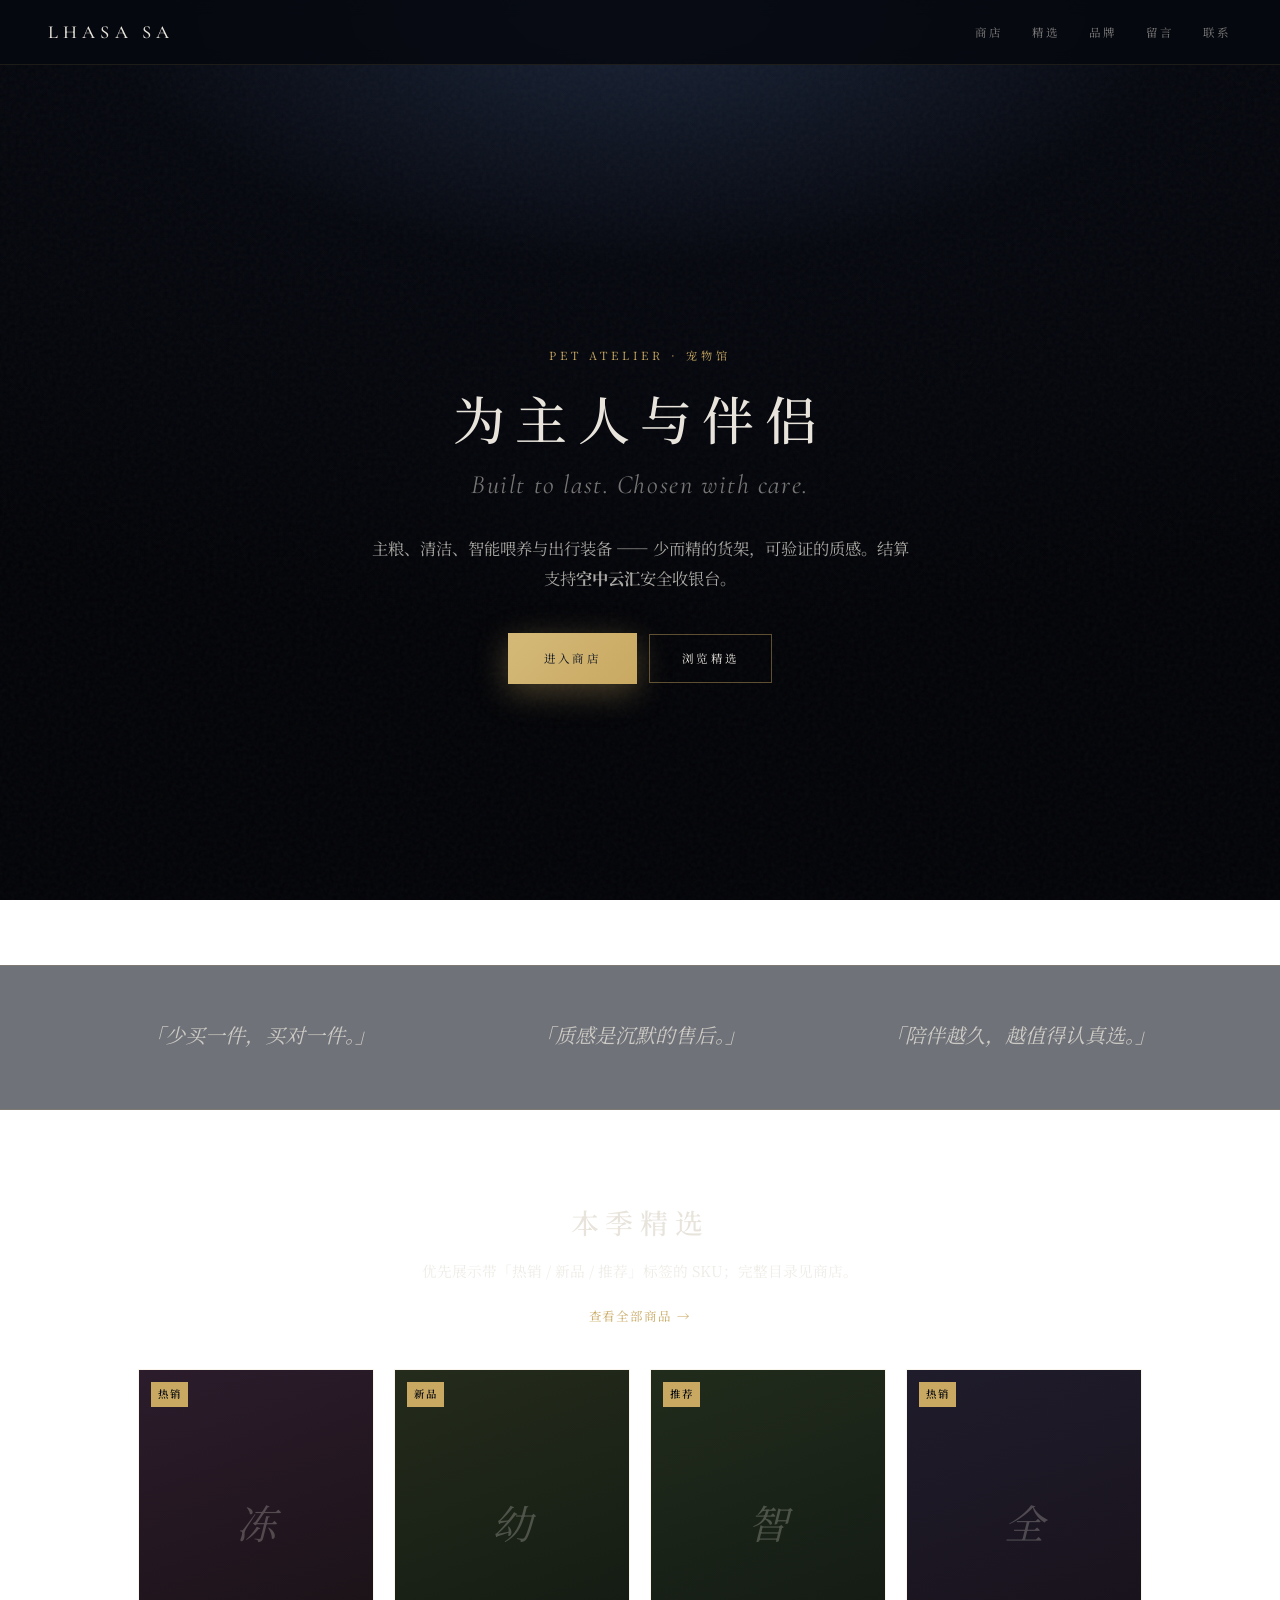
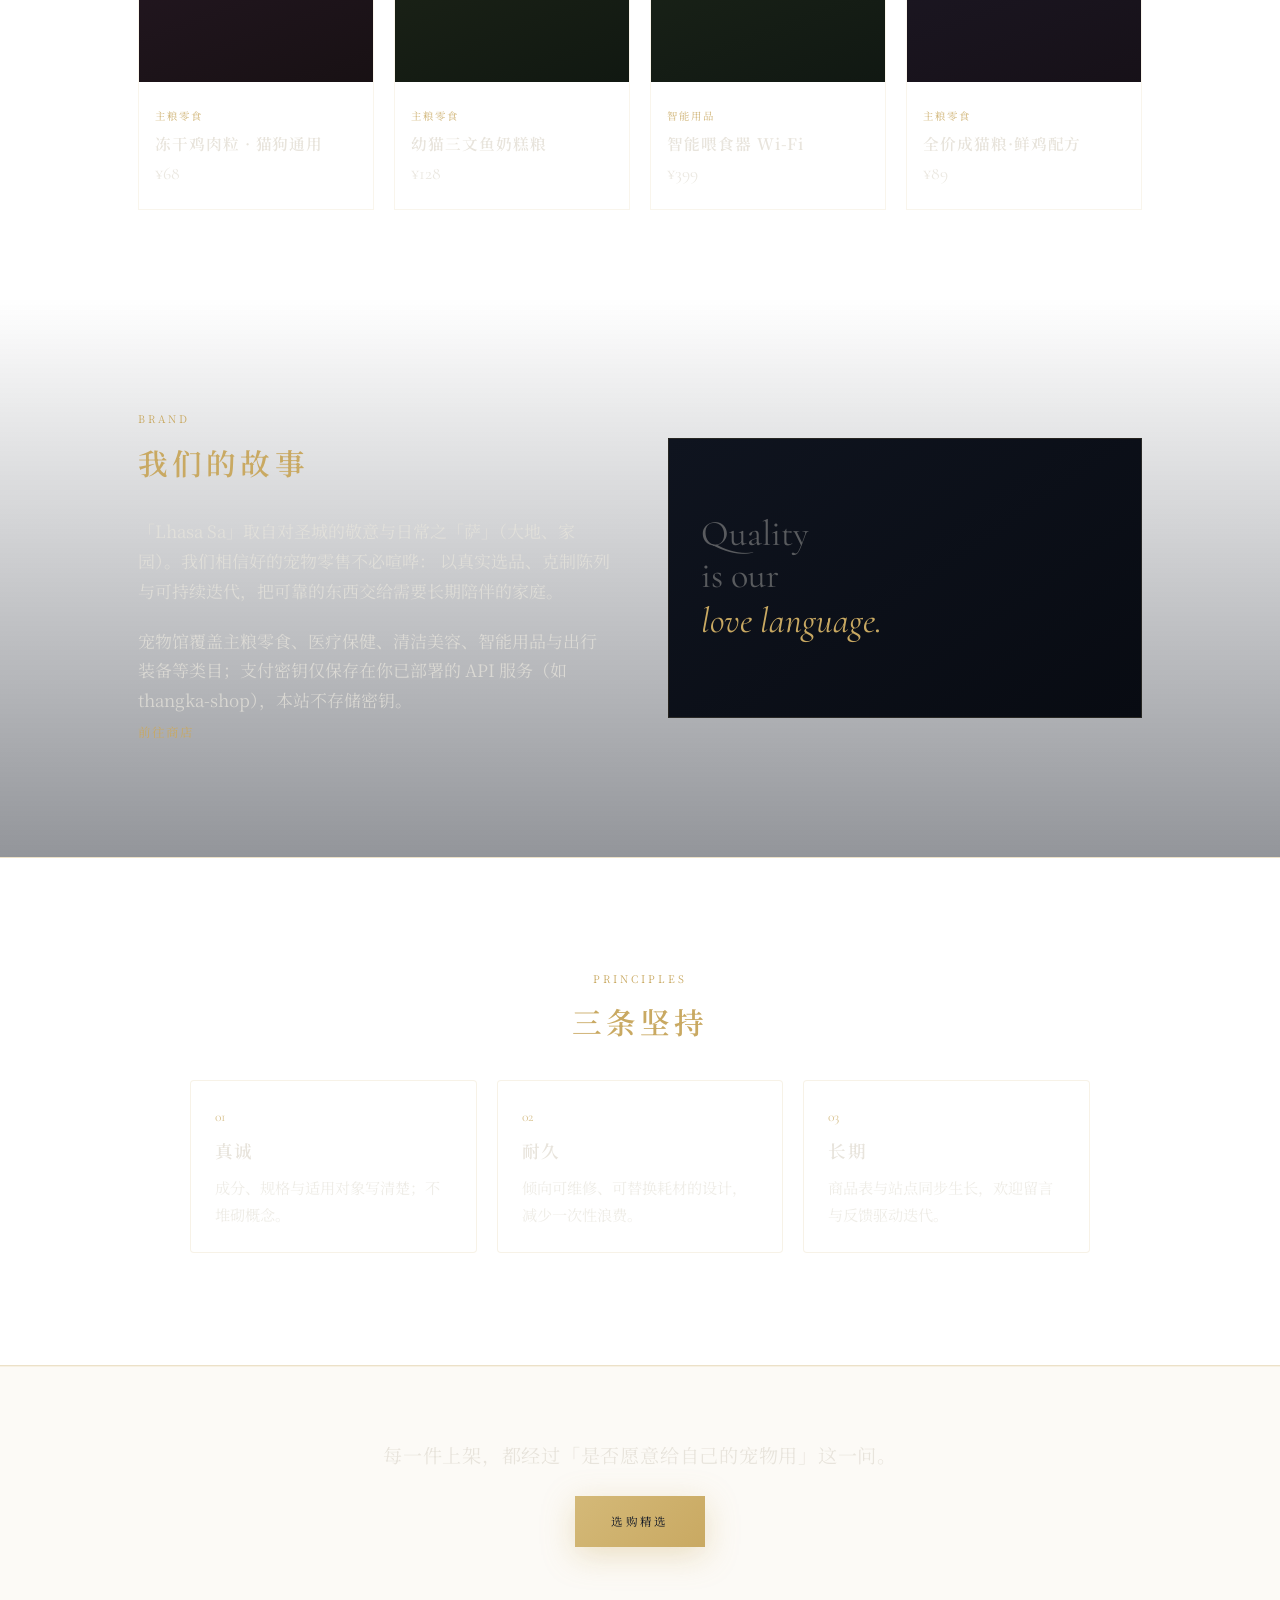
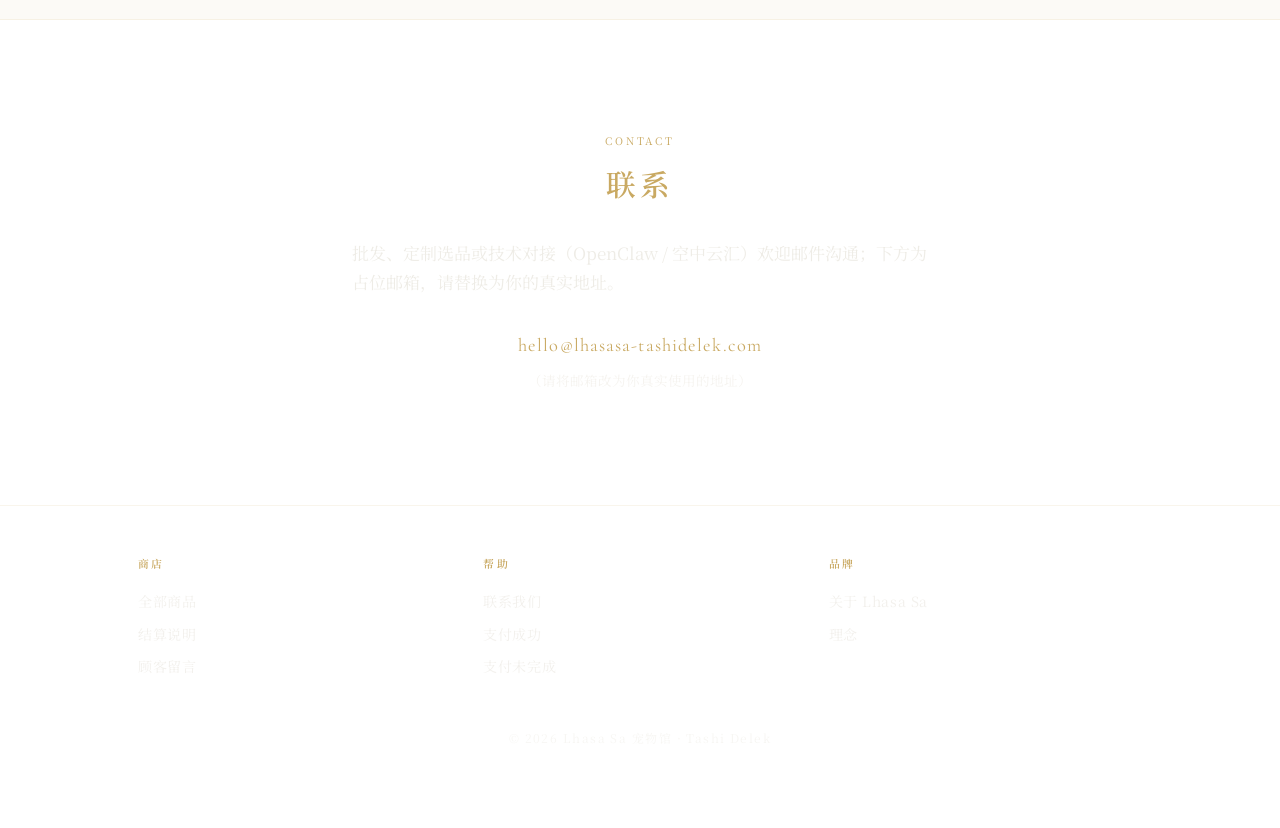
==== index.html @ c8268619 "feat(home): lux landing layout, featured grid from products.json, styles Made-with: Cursor" ====
<!DOCTYPE html>
<html lang="zh-CN">
<head>
  <meta charset="UTF-8" />
  <meta name="viewport" content="width=device-width, initial-scale=1" />
  <meta name="description" content="Lhasa Sa 宠物馆 — 为主人与伴侣甄选主粮、智能用品与出行装备。长期主义选物，支持空中云汇。" />
  <link rel="canonical" href="https://lhasasa-tashidelek.com/" />
  <meta property="og:type" content="website" />
  <meta property="og:url" content="https://lhasasa-tashidelek.com/" />
  <meta property="og:title" content="Lhasa Sa 宠物馆 · 长期主义选物" />
  <meta property="og:description" content="宠物与主人的精选用品馆 — 质感、耐久与真诚服务。" />
  <meta property="og:locale" content="zh_CN" />
  <meta name="twitter:card" content="summary_large_image" />
  <meta name="twitter:title" content="Lhasa Sa 宠物馆" />
  <meta name="twitter:description" content="宠物与主人的精选用品馆。" />
  <title>Lhasa Sa 宠物馆 · 长期主义选物</title>
  <link rel="preconnect" href="https://fonts.googleapis.com" />
  <link rel="preconnect" href="https://fonts.gstatic.com" crossorigin />
  <link href="https://fonts.googleapis.com/css2?family=Cormorant+Garamond:ital,wght@0,400;0,500;0,600;1,400;1,500&family=Noto+Serif+SC:wght@400;500;600&display=swap" rel="stylesheet" />
  <link rel="stylesheet" href="/css/styles.css" />
  <link rel="icon" href="data:image/svg+xml,%3Csvg xmlns='http://www.w3.org/2000/svg' viewBox='0 0 32 32'%3E%3Crect width='32' height='32' rx='6' fill='%231a2744'/%3E%3Cpath d='M8 20c4-8 12-8 16 0' fill='none' stroke='%23c9a962' stroke-width='2' stroke-linecap='round'/%3E%3C/svg%3E" />
</head>
<body class="page-home">
  <a class="skip-link" href="#top">跳到正文</a>
  <div class="grain" aria-hidden="true"></div>

  <header class="site-header site-header--lux">
    <a class="logo logo--lux" href="#top">Lhasa Sa</a>
    <button type="button" class="nav-toggle" aria-expanded="false" aria-controls="site-nav" aria-label="打开菜单">
      <span></span><span></span><span></span>
    </button>
    <nav id="site-nav" class="site-nav site-nav--lux" aria-label="主导航">
      <a href="/shop/">商店</a>
      <a href="#collection">精选</a>
      <a href="#story">品牌</a>
      <a href="/guestbook.html">留言</a>
      <a href="#contact">联系</a>
    </nav>
  </header>

  <main id="top">
    <section class="hero hero--lux" aria-labelledby="hero-heading">
      <div class="hero--lux-inner">
        <p class="hero-kicker">Pet atelier · 宠物馆</p>
        <h1 id="hero-heading" class="hero-title-lux">
          <span class="hero-title-lux__zh">为主人与伴侣</span>
          <span class="hero-title-lux__en">Built to last. Chosen with care.</span>
        </h1>
        <p class="hero-lead hero-lead--lux">
          主粮、清洁、智能喂养与出行装备 —— 少而精的货架，可验证的质感。结算支持<strong>空中云汇</strong>安全收银台。
        </p>
        <p class="hero-actions hero-actions--lux">
          <a class="btn btn-primary btn--lux" href="/shop/">进入商店</a>
          <a class="btn btn-ghost btn--lux-ghost" href="#collection">浏览精选</a>
        </p>
      </div>
    </section>

    <section class="quote-strip" aria-label="品牌引言">
      <div class="quote-strip-inner">
        <blockquote class="quote-strip-item">
          <p>「少买一件，买对一件。」</p>
        </blockquote>
        <blockquote class="quote-strip-item">
          <p>「质感是沉默的售后。」</p>
        </blockquote>
        <blockquote class="quote-strip-item">
          <p>「陪伴越久，越值得认真选。」</p>
        </blockquote>
      </div>
    </section>

    <section id="collection" class="section section-collection" aria-labelledby="collection-title">
      <div class="section-wide">
        <header class="collection-header">
          <h2 id="collection-title" class="collection-title">本季精选</h2>
          <p class="collection-sub">优先展示带「热销 / 新品 / 推荐」标签的 SKU；完整目录见商店。</p>
          <a class="text-link-gold" href="/shop/">查看全部商品 →</a>
        </header>
        <div id="home-featured" class="home-featured-grid"></div>
        <noscript>
          <p class="home-featured-fallback"><a href="/shop/">进入商店浏览全部商品</a></p>
        </noscript>
      </div>
    </section>

    <section id="story" class="section section-split">
      <div class="section-wide section-split-grid">
        <div class="section-split-text">
          <p class="section-kicker">Brand</p>
          <h2 class="section-title section-title--left">我们的故事</h2>
          <p class="section-text">
            「Lhasa Sa」取自对圣城的敬意与日常之「萨」（大地、家园）。我们相信好的宠物零售不必喧哗：
            以真实选品、克制陈列与可持续迭代，把可靠的东西交给需要长期陪伴的家庭。
          </p>
          <p class="section-text">
            宠物馆覆盖主粮零食、医疗保健、清洁美容、智能用品与出行装备等类目；支付密钥仅保存在你已部署的 API 服务（如 thangka-shop），本站不存储密钥。
          </p>
          <a class="text-link-gold" href="/shop/">前往商店</a>
        </div>
        <div class="section-split-panel" aria-hidden="true">
          <div class="section-split-visual">
            <span class="section-split-visual__line">Quality</span>
            <span class="section-split-visual__line">is our</span>
            <span class="section-split-visual__line accent">love language.</span>
          </div>
        </div>
      </div>
    </section>

    <section id="values" class="section section-values section-values--lux">
      <div class="section-wide">
        <p class="section-kicker section-kicker--center">Principles</p>
        <h2 class="section-title section-title--center">三条坚持</h2>
        <ul class="value-grid value-grid--lux">
          <li class="value-card">
            <span class="value-num">01</span>
            <h3>真诚</h3>
            <p>成分、规格与适用对象写清楚；不堆砌概念。</p>
          </li>
          <li class="value-card">
            <span class="value-num">02</span>
            <h3>耐久</h3>
            <p>倾向可维修、可替换耗材的设计，减少一次性浪费。</p>
          </li>
          <li class="value-card">
            <span class="value-num">03</span>
            <h3>长期</h3>
            <p>商品表与站点同步生长，欢迎留言与反馈驱动迭代。</p>
          </li>
        </ul>
      </div>
    </section>

    <section class="section section-band" aria-hidden="false">
      <div class="section-band-inner">
        <p class="section-band-text">每一件上架，都经过「是否愿意给自己的宠物用」这一问。</p>
        <a class="btn btn-primary btn--lux" href="/shop/">选购精选</a>
      </div>
    </section>

    <section id="contact" class="section section-contact section-contact--lux">
      <div class="section-inner section-inner--narrow">
        <p class="section-kicker section-kicker--center">Contact</p>
        <h2 class="section-title section-title--center">联系</h2>
        <p class="section-text">
          批发、定制选品或技术对接（OpenClaw / 空中云汇）欢迎邮件沟通；下方为占位邮箱，请替换为你的真实地址。
        </p>
        <p class="contact-domain">hello@lhasasa-tashidelek.com</p>
        <p class="section-note">（请将邮箱改为你真实使用的地址）</p>
      </div>
    </section>
  </main>

  <footer class="site-footer site-footer--lux">
    <div class="footer-grid">
      <div class="footer-col">
        <h3 class="footer-heading">商店</h3>
        <ul class="footer-links">
          <li><a href="/shop/">全部商品</a></li>
          <li><a href="/shop/checkout.html">结算说明</a></li>
          <li><a href="/guestbook.html">顾客留言</a></li>
        </ul>
      </div>
      <div class="footer-col">
        <h3 class="footer-heading">帮助</h3>
        <ul class="footer-links">
          <li><a href="#contact">联系我们</a></li>
          <li><a href="/shop/payment-success.html">支付成功</a></li>
          <li><a href="/shop/payment-fail.html">支付未完成</a></li>
        </ul>
      </div>
      <div class="footer-col">
        <h3 class="footer-heading">品牌</h3>
        <ul class="footer-links">
          <li><a href="#story">关于 Lhasa Sa</a></li>
          <li><a href="#values">理念</a></li>
        </ul>
      </div>
    </div>
    <p class="footer-copy">© <span id="y"></span> Lhasa Sa 宠物馆 · Tashi Delek</p>
  </footer>

  <script src="/js/main.js"></script>
  <script src="/js/home-featured.js"></script>
</body>
</html>
---- css/styles.css ----
:root {
  --bg-deep: #0e1525;
  --bg-mid: #141e32;
  --ink: #e8e4dc;
  --ink-muted: rgba(232, 228, 220, 0.72);
  --gold: #c9a962;
  --gold-soft: rgba(201, 169, 98, 0.35);
  --serif-sc: "Noto Serif SC", "Songti SC", serif;
  --serif-en: "Cormorant Garamond", "Noto Serif SC", serif;
  --space: clamp(1.25rem, 4vw, 3rem);
  --ease-out: cubic-bezier(0.22, 1, 0.36, 1);
}

*,
*::before,
*::after {
  box-sizing: border-box;
}

html {
  scroll-behavior: smooth;
}

body {
  margin: 0;
  min-height: 100vh;
  font-family: var(--serif-sc);
  font-size: 1.0625rem;
  line-height: 1.75;
  color: var(--ink);
  background: radial-gradient(120% 80% at 50% -10%, #1f2d4a 0%, var(--bg-deep) 45%, #080c14 100%);
  background-attachment: fixed;
}

.grain {
  pointer-events: none;
  position: fixed;
  inset: 0;
  opacity: 0.04;
  background-image: url("data:image/svg+xml,%3Csvg viewBox='0 0 256 256' xmlns='http://www.w3.org/2000/svg'%3E%3Cfilter id='n'%3E%3CfeTurbulence type='fractalNoise' baseFrequency='0.85' numOctaves='4' stitchTiles='stitch'/%3E%3C/filter%3E%3Crect width='100%25' height='100%25' filter='url(%23n)'/%3E%3C/svg%3E");
  z-index: 0;
}

.site-header {
  position: sticky;
  top: 0;
  z-index: 10;
  display: flex;
  align-items: center;
  justify-content: space-between;
  padding: 1rem var(--space);
  background: linear-gradient(to bottom, rgba(14, 21, 37, 0.92), rgba(14, 21, 37, 0.65), transparent);
  backdrop-filter: blur(8px);
}

.logo {
  font-family: var(--serif-en);
  font-size: 1.35rem;
  font-weight: 600;
  letter-spacing: 0.06em;
  color: var(--ink);
  text-decoration: none;
}

.site-nav {
  display: flex;
  gap: 1.75rem;
}

.site-nav a {
  color: var(--ink-muted);
  text-decoration: none;
  font-size: 0.95rem;
  letter-spacing: 0.08em;
  transition: color 0.25s var(--ease-out);
}

.site-nav a:hover {
  color: var(--gold);
}

.nav-toggle {
  display: none;
  flex-direction: column;
  justify-content: center;
  gap: 6px;
  width: 44px;
  height: 44px;
  padding: 0;
  border: none;
  background: transparent;
  cursor: pointer;
}

.nav-toggle span {
  display: block;
  height: 2px;
  width: 22px;
  background: var(--ink);
  margin-inline: auto;
  transition: transform 0.25s var(--ease-out), opacity 0.2s;
}

@media (max-width: 640px) {
  .nav-toggle {
    display: flex;
  }

  .site-nav {
    position: fixed;
    inset: 0 0 auto 0;
    top: 4rem;
    flex-direction: column;
    padding: 1.5rem var(--space);
    gap: 1.25rem;
    background: rgba(14, 21, 37, 0.97);
    border-bottom: 1px solid var(--gold-soft);
    transform: translateY(-120%);
    opacity: 0;
    visibility: hidden;
    transition: transform 0.35s var(--ease-out), opacity 0.25s, visibility 0.25s;
  }

  .site-nav.is-open {
    transform: translateY(0);
    opacity: 1;
    visibility: visible;
  }

  .nav-toggle[aria-expanded="true"] span:nth-child(1) {
    transform: translateY(8px) rotate(45deg);
  }

  .nav-toggle[aria-expanded="true"] span:nth-child(2) {
    opacity: 0;
  }

  .nav-toggle[aria-expanded="true"] span:nth-child(3) {
    transform: translateY(-8px) rotate(-45deg);
  }
}

main {
  position: relative;
  z-index: 1;
}

.hero {
  min-height: 88vh;
  display: flex;
  flex-direction: column;
  align-items: center;
  justify-content: center;
  text-align: center;
  padding: var(--space);
  padding-top: 2rem;
}

.hero-eyebrow {
  margin: 0 0 1.5rem;
  font-size: 0.75rem;
  letter-spacing: 0.28em;
  text-transform: uppercase;
  color: var(--gold);
  opacity: 0.9;
}

.hero-title {
  margin: 0 0 1.5rem;
  font-weight: 500;
}

.hero-line {
  display: block;
  font-size: clamp(2.5rem, 8vw, 4.25rem);
  letter-spacing: 0.12em;
  line-height: 1.2;
}

.hero-line--en {
  font-family: var(--serif-en);
  font-style: italic;
  font-size: clamp(1.75rem, 5vw, 2.75rem);
  letter-spacing: 0.18em;
  color: var(--ink-muted);
  margin-top: 0.35rem;
}

.hero-lead {
  max-width: 28rem;
  margin: 0 0 2.5rem;
  color: var(--ink-muted);
  font-size: 1rem;
}

.btn {
  display: inline-flex;
  align-items: center;
  justify-content: center;
  padding: 0.85rem 2rem;
  font-family: var(--serif-sc);
  font-size: 0.95rem;
  letter-spacing: 0.12em;
  text-decoration: none;
  border-radius: 2px;
  transition: transform 0.2s var(--ease-out), box-shadow 0.2s;
}

.btn-primary {
  color: var(--bg-deep);
  background: linear-gradient(135deg, #d4b978, var(--gold));
  box-shadow: 0 8px 32px var(--gold-soft);
}

.btn-primary:hover {
  transform: translateY(-2px);
  box-shadow: 0 12px 40px rgba(201, 169, 98, 0.45);
}

.hero-actions {
  display: flex;
  flex-wrap: wrap;
  gap: 0.75rem;
  justify-content: center;
  align-items: center;
}

.btn-ghost {
  color: var(--ink);
  background: transparent;
  border: 1px solid rgba(201, 169, 98, 0.45);
  box-shadow: none;
}

.btn-ghost:hover {
  transform: translateY(-2px);
  border-color: var(--gold);
  background: rgba(255, 255, 255, 0.04);
  box-shadow: none;
}

.section {
  padding: clamp(4rem, 12vw, 7rem) var(--space);
}

.section-inner {
  max-width: 42rem;
  margin: 0 auto;
}

.section-inner--narrow {
  max-width: 36rem;
}

.section-title {
  margin: 0 0 1.75rem;
  font-size: clamp(1.5rem, 3vw, 1.85rem);
  font-weight: 600;
  letter-spacing: 0.14em;
  color: var(--gold);
}

.section-text {
  margin: 0 0 1.25rem;
  color: var(--ink-muted);
}

.section-text:last-of-type {
  margin-bottom: 0;
}

.section-story {
  background: linear-gradient(180deg, transparent, rgba(20, 30, 50, 0.5));
}

.section-values {
  border-top: 1px solid var(--gold-soft);
  border-bottom: 1px solid var(--gold-soft);
}

.value-grid {
  list-style: none;
  margin: 0;
  padding: 0;
  display: grid;
  gap: 1.5rem;
}

@media (min-width: 640px) {
  .value-grid {
    grid-template-columns: repeat(3, 1fr);
    gap: 1.25rem;
  }
}

.value-card {
  margin: 0;
  padding: 1.5rem;
  background: rgba(255, 255, 255, 0.03);
  border: 1px solid rgba(201, 169, 98, 0.15);
  border-radius: 4px;
  transition: border-color 0.25s, background 0.25s;
}

.value-card:hover {
  border-color: rgba(201, 169, 98, 0.35);
  background: rgba(255, 255, 255, 0.05);
}

.value-num {
  display: block;
  font-family: var(--serif-en);
  font-size: 0.85rem;
  color: var(--gold);
  opacity: 0.7;
  margin-bottom: 0.5rem;
}

.value-card h3 {
  margin: 0 0 0.5rem;
  font-size: 1.1rem;
  font-weight: 600;
  letter-spacing: 0.08em;
}

.value-card p {
  margin: 0;
  font-size: 0.95rem;
  color: var(--ink-muted);
}

.section-contact {
  text-align: center;
}

.section-contact .section-text {
  text-align: left;
}

.contact-domain {
  margin: 2rem 0 0.5rem;
  font-family: var(--serif-en);
  font-size: 1.15rem;
  letter-spacing: 0.06em;
  color: var(--gold);
}

.section-note {
  margin: 0;
  font-size: 0.85rem;
  color: rgba(232, 228, 220, 0.45);
}

.site-footer {
  position: relative;
  z-index: 1;
  padding: 2rem var(--space) 3rem;
  text-align: center;
  font-size: 0.8rem;
  letter-spacing: 0.1em;
  color: rgba(232, 228, 220, 0.4);
}

.site-footer p {
  margin: 0;
}

/* ========== 首页 · 奢侈品电商式信息架构（原创品牌，非第三方站点复刻） ========== */

.skip-link {
  position: absolute;
  left: -9999px;
  z-index: 1000;
  padding: 0.5rem 1rem;
  background: var(--gold);
  color: var(--bg-deep);
  font-size: 0.85rem;
}

.skip-link:focus {
  left: var(--space);
  top: 0.5rem;
}

.page-home {
  --lux-void: #06080f;
  --lux-panel: #0f141f;
  background: radial-gradient(100% 70% at 50% 0%, #1a2438 0%, var(--lux-void) 42%, #030408 100%);
  background-attachment: fixed;
}

.site-header--lux {
  border-bottom: 1px solid rgba(201, 169, 98, 0.12);
  background: rgba(6, 8, 15, 0.88);
}

.logo--lux {
  font-size: 1.15rem;
  font-weight: 500;
  letter-spacing: 0.28em;
  text-transform: uppercase;
}

.site-nav--lux a {
  font-size: 0.72rem;
  letter-spacing: 0.22em;
  text-transform: uppercase;
  color: rgba(232, 228, 220, 0.55);
}

.site-nav--lux a:hover {
  color: var(--ink);
}

.hero--lux {
  min-height: 100vh;
  min-height: 100dvh;
  justify-content: center;
  padding-top: 4rem;
  padding-bottom: 3rem;
}

.hero--lux-inner {
  max-width: 52rem;
  margin: 0 auto;
}

.hero-kicker {
  margin: 0 0 1.25rem;
  font-size: 0.7rem;
  letter-spacing: 0.35em;
  text-transform: uppercase;
  color: var(--gold);
}

.hero-title-lux {
  margin: 0 0 1.5rem;
  font-weight: 500;
}

.hero-title-lux__zh {
  display: block;
  font-size: clamp(2rem, 5.5vw, 3.25rem);
  letter-spacing: 0.2em;
  line-height: 1.25;
}

.hero-title-lux__en {
  display: block;
  margin-top: 0.75rem;
  font-family: var(--serif-en);
  font-style: italic;
  font-weight: 400;
  font-size: clamp(1.15rem, 2.8vw, 1.65rem);
  letter-spacing: 0.06em;
  color: rgba(232, 228, 220, 0.5);
}

.hero-lead--lux {
  max-width: 34rem;
  margin-left: auto;
  margin-right: auto;
  font-size: 1.02rem;
  line-height: 1.85;
}

.hero-actions--lux {
  margin-top: 0.5rem;
}

.btn--lux {
  padding: 0.95rem 2.25rem;
  font-size: 0.72rem;
  letter-spacing: 0.2em;
  text-transform: uppercase;
  border-radius: 0;
}

.btn--lux-ghost {
  border-radius: 0;
  font-size: 0.72rem;
  letter-spacing: 0.2em;
  text-transform: uppercase;
}

.quote-strip {
  border-block: 1px solid rgba(201, 169, 98, 0.15);
  background: rgba(15, 20, 31, 0.6);
  padding: clamp(2rem, 6vw, 3.5rem) var(--space);
}

.quote-strip-inner {
  max-width: 1100px;
  margin: 0 auto;
  display: grid;
  gap: 2rem;
}

@media (min-width: 768px) {
  .quote-strip-inner {
    grid-template-columns: repeat(3, 1fr);
    gap: 2.5rem;
  }
}

.quote-strip-item {
  margin: 0;
  padding: 0;
  border: none;
  text-align: center;
}

.quote-strip-item p {
  margin: 0;
  font-family: var(--serif-en);
  font-style: italic;
  font-size: clamp(1.05rem, 2vw, 1.25rem);
  color: rgba(232, 228, 220, 0.78);
  line-height: 1.55;
}

.section-wide {
  max-width: 1100px;
  margin: 0 auto;
  padding-inline: var(--space);
}

.section-collection {
  padding-top: clamp(3.5rem, 10vw, 5.5rem);
  padding-bottom: clamp(3.5rem, 10vw, 5.5rem);
}

.collection-header {
  text-align: center;
  margin-bottom: 2.5rem;
}

.collection-title {
  margin: 0 0 0.65rem;
  font-size: clamp(1.35rem, 3vw, 1.75rem);
  font-weight: 500;
  letter-spacing: 0.24em;
  text-transform: uppercase;
  color: var(--ink);
}

.collection-sub {
  margin: 0 0 1rem;
  font-size: 0.92rem;
  color: var(--ink-muted);
  max-width: 28rem;
  margin-inline: auto;
}

.text-link-gold {
  font-size: 0.78rem;
  letter-spacing: 0.16em;
  text-transform: uppercase;
  color: var(--gold);
  text-decoration: none;
}

.text-link-gold:hover {
  text-decoration: underline;
}

.home-featured-grid {
  display: grid;
  grid-template-columns: 1fr;
  gap: 1rem;
}

@media (min-width: 640px) {
  .home-featured-grid {
    grid-template-columns: repeat(2, 1fr);
    gap: 1.25rem;
  }
}

@media (min-width: 960px) {
  .home-featured-grid {
    grid-template-columns: repeat(4, 1fr);
  }
}

.home-spot-card {
  display: flex;
  flex-direction: column;
  text-decoration: none;
  color: inherit;
  border: 1px solid rgba(201, 169, 98, 0.12);
  background: rgba(255, 255, 255, 0.02);
  transition: border-color 0.3s var(--ease-out), transform 0.3s var(--ease-out);
}

.home-spot-card:hover {
  border-color: rgba(201, 169, 98, 0.35);
  transform: translateY(-4px);
}

.home-spot-visual {
  aspect-ratio: 3 / 4;
  position: relative;
  display: flex;
  align-items: center;
  justify-content: center;
}

.home-spot-badge {
  position: absolute;
  top: 0.75rem;
  left: 0.75rem;
  font-size: 0.65rem;
  letter-spacing: 0.14em;
  text-transform: uppercase;
  padding: 0.2rem 0.45rem;
  background: var(--gold);
  color: var(--lux-void);
  font-weight: 600;
}

.home-spot-initial {
  font-family: var(--serif-en);
  font-size: 2.5rem;
  font-style: italic;
  opacity: 0.25;
}

.home-spot-body {
  padding: 1rem 1rem 1.25rem;
  text-align: left;
}

.home-spot-cat {
  font-size: 0.65rem;
  letter-spacing: 0.2em;
  text-transform: uppercase;
  color: var(--gold);
  opacity: 0.85;
}

.home-spot-name {
  margin: 0.35rem 0 0.25rem;
  font-size: 0.98rem;
  font-weight: 600;
  letter-spacing: 0.06em;
  line-height: 1.35;
}

.home-spot-price {
  margin: 0;
  font-family: var(--serif-en);
  font-size: 1.1rem;
  color: rgba(232, 228, 220, 0.85);
}

.home-featured-fallback {
  text-align: center;
  color: var(--ink-muted);
  font-size: 0.95rem;
}

.home-featured-fallback a {
  color: var(--gold);
}

.section-split {
  padding: clamp(4rem, 12vw, 7rem) 0;
  background: linear-gradient(180deg, transparent, rgba(15, 20, 31, 0.45));
}

.section-split-grid {
  display: grid;
  gap: 2.5rem;
  align-items: center;
}

@media (min-width: 900px) {
  .section-split-grid {
    grid-template-columns: 1fr 1fr;
    gap: 3.5rem;
  }
}

.section-kicker {
  margin: 0 0 0.5rem;
  font-size: 0.65rem;
  letter-spacing: 0.28em;
  text-transform: uppercase;
  color: var(--gold);
}

.section-kicker--center {
  text-align: center;
}

.section-title--left {
  text-align: left;
}

.section-title--center {
  text-align: center;
  margin-inline: auto;
}

.section-split-text .section-title {
  margin-top: 0;
}

.section-split-panel {
  min-height: 280px;
}

.section-split-visual {
  height: 100%;
  min-height: 280px;
  display: flex;
  flex-direction: column;
  justify-content: center;
  align-items: flex-start;
  padding: 2rem;
  background: linear-gradient(145deg, var(--lux-panel) 0%, #080b12 100%);
  border: 1px solid rgba(201, 169, 98, 0.15);
}

.section-split-visual__line {
  font-family: var(--serif-en);
  font-size: clamp(1.5rem, 3.5vw, 2.25rem);
  line-height: 1.15;
  color: rgba(232, 228, 220, 0.35);
}

.section-split-visual__line.accent {
  color: var(--gold);
  font-style: italic;
  margin-top: 0.25rem;
}

.section-values--lux .section-title--center {
  margin-bottom: 2rem;
}

.value-grid--lux {
  max-width: 900px;
  margin: 0 auto;
}

.section-band {
  padding: clamp(3rem, 8vw, 4.5rem) var(--space);
  text-align: center;
  border-block: 1px solid rgba(201, 169, 98, 0.12);
  background: rgba(201, 169, 98, 0.06);
}

.section-band-inner {
  max-width: 36rem;
  margin: 0 auto;
}

.section-band-text {
  margin: 0 0 1.5rem;
  font-size: clamp(1.05rem, 2.2vw, 1.2rem);
  color: var(--ink);
  letter-spacing: 0.04em;
  line-height: 1.7;
}

.section-contact--lux .section-inner--narrow {
  text-align: center;
}

.section-contact--lux .section-text {
  text-align: left;
}

.site-footer--lux {
  text-align: left;
  padding-top: 3rem;
  border-top: 1px solid rgba(201, 169, 98, 0.12);
}

.footer-grid {
  max-width: 1100px;
  margin: 0 auto 2.5rem;
  padding-inline: var(--space);
  display: grid;
  gap: 2rem;
}

@media (min-width: 640px) {
  .footer-grid {
    grid-template-columns: repeat(3, 1fr);
  }
}

.footer-heading {
  margin: 0 0 1rem;
  font-size: 0.68rem;
  letter-spacing: 0.22em;
  text-transform: uppercase;
  color: var(--gold);
  font-weight: 600;
}

.footer-links {
  list-style: none;
  margin: 0;
  padding: 0;
}

.footer-links li {
  margin-bottom: 0.5rem;
}

.footer-links a {
  color: rgba(232, 228, 220, 0.55);
  text-decoration: none;
  font-size: 0.88rem;
  letter-spacing: 0.04em;
}

.footer-links a:hover {
  color: var(--ink);
}

.footer-copy {
  text-align: center;
  margin: 0;
  padding-bottom: 2rem;
  font-size: 0.75rem;
  letter-spacing: 0.12em;
  color: rgba(232, 228, 220, 0.35);
}

@media (prefers-reduced-motion: reduce) {
  html {
    scroll-behavior: auto;
  }

  .btn-primary:hover {
    transform: none;
  }

  .home-spot-card:hover {
    transform: none;
  }
}
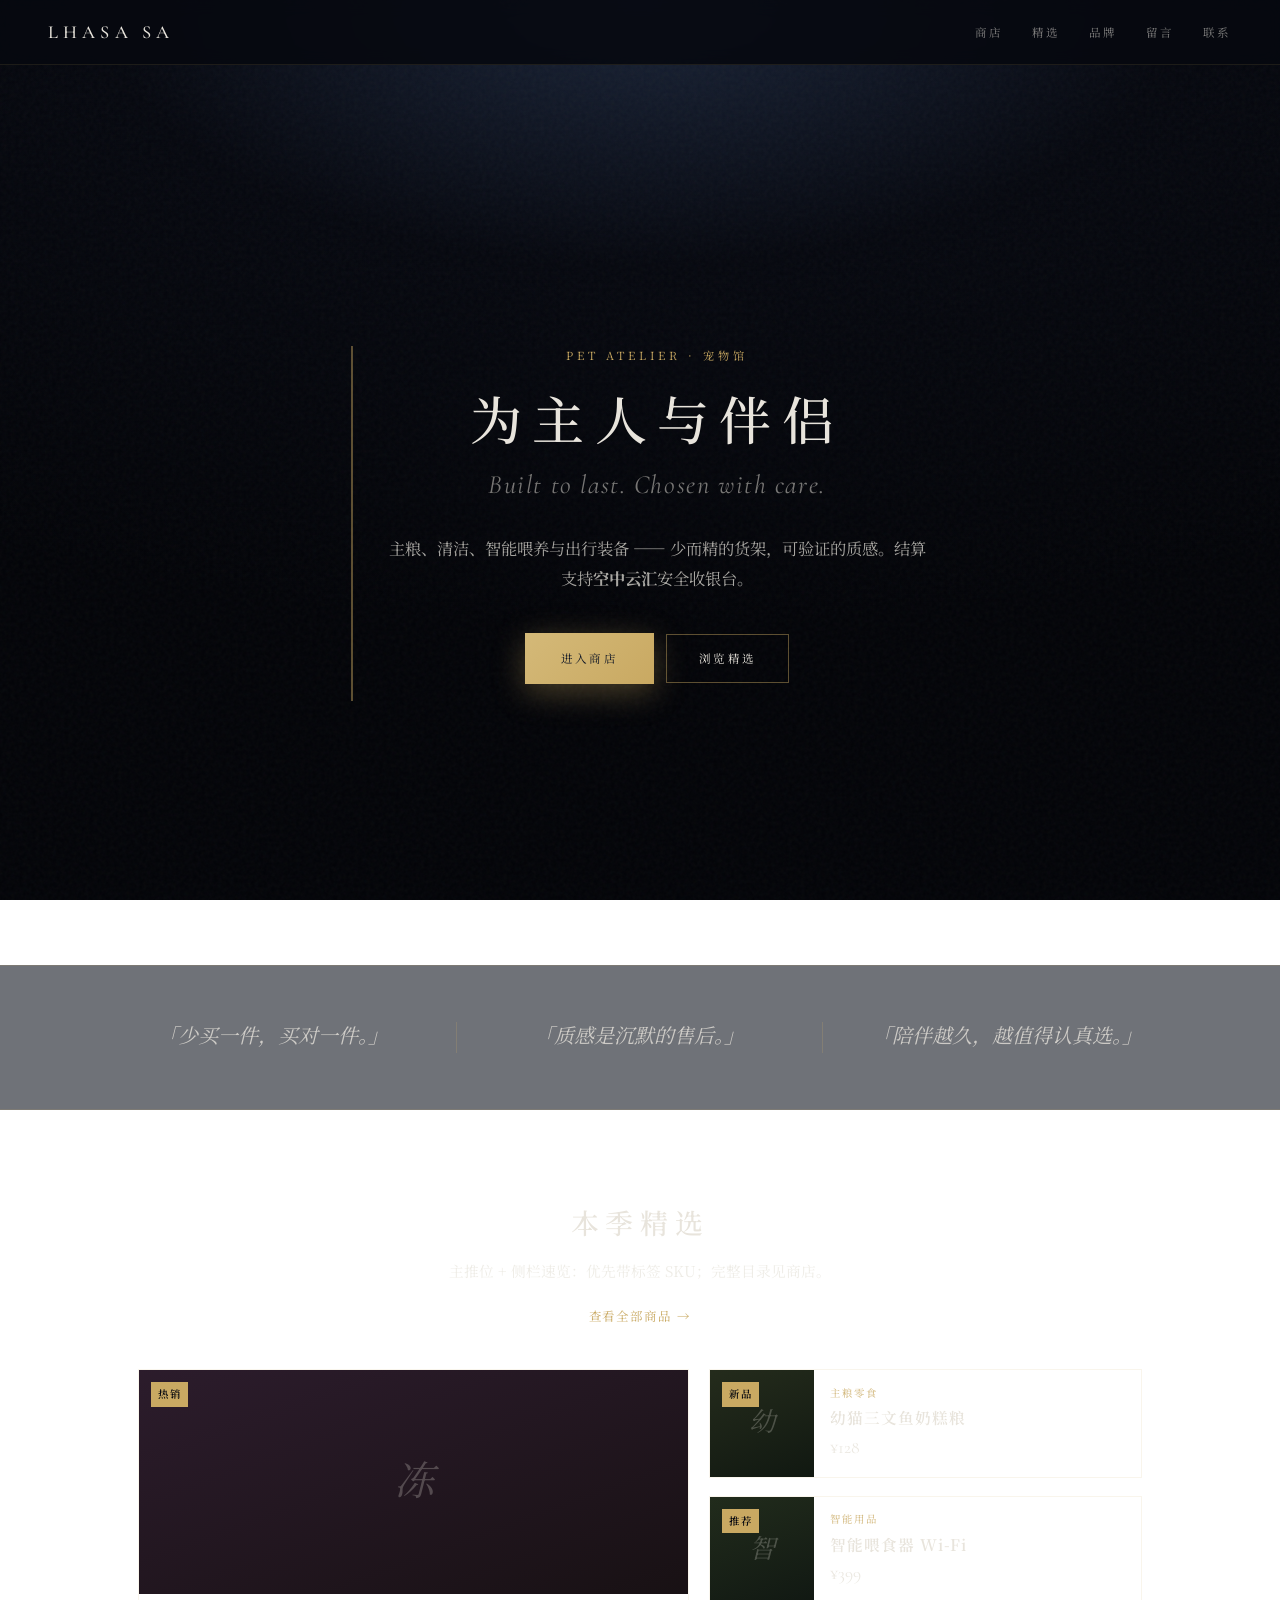
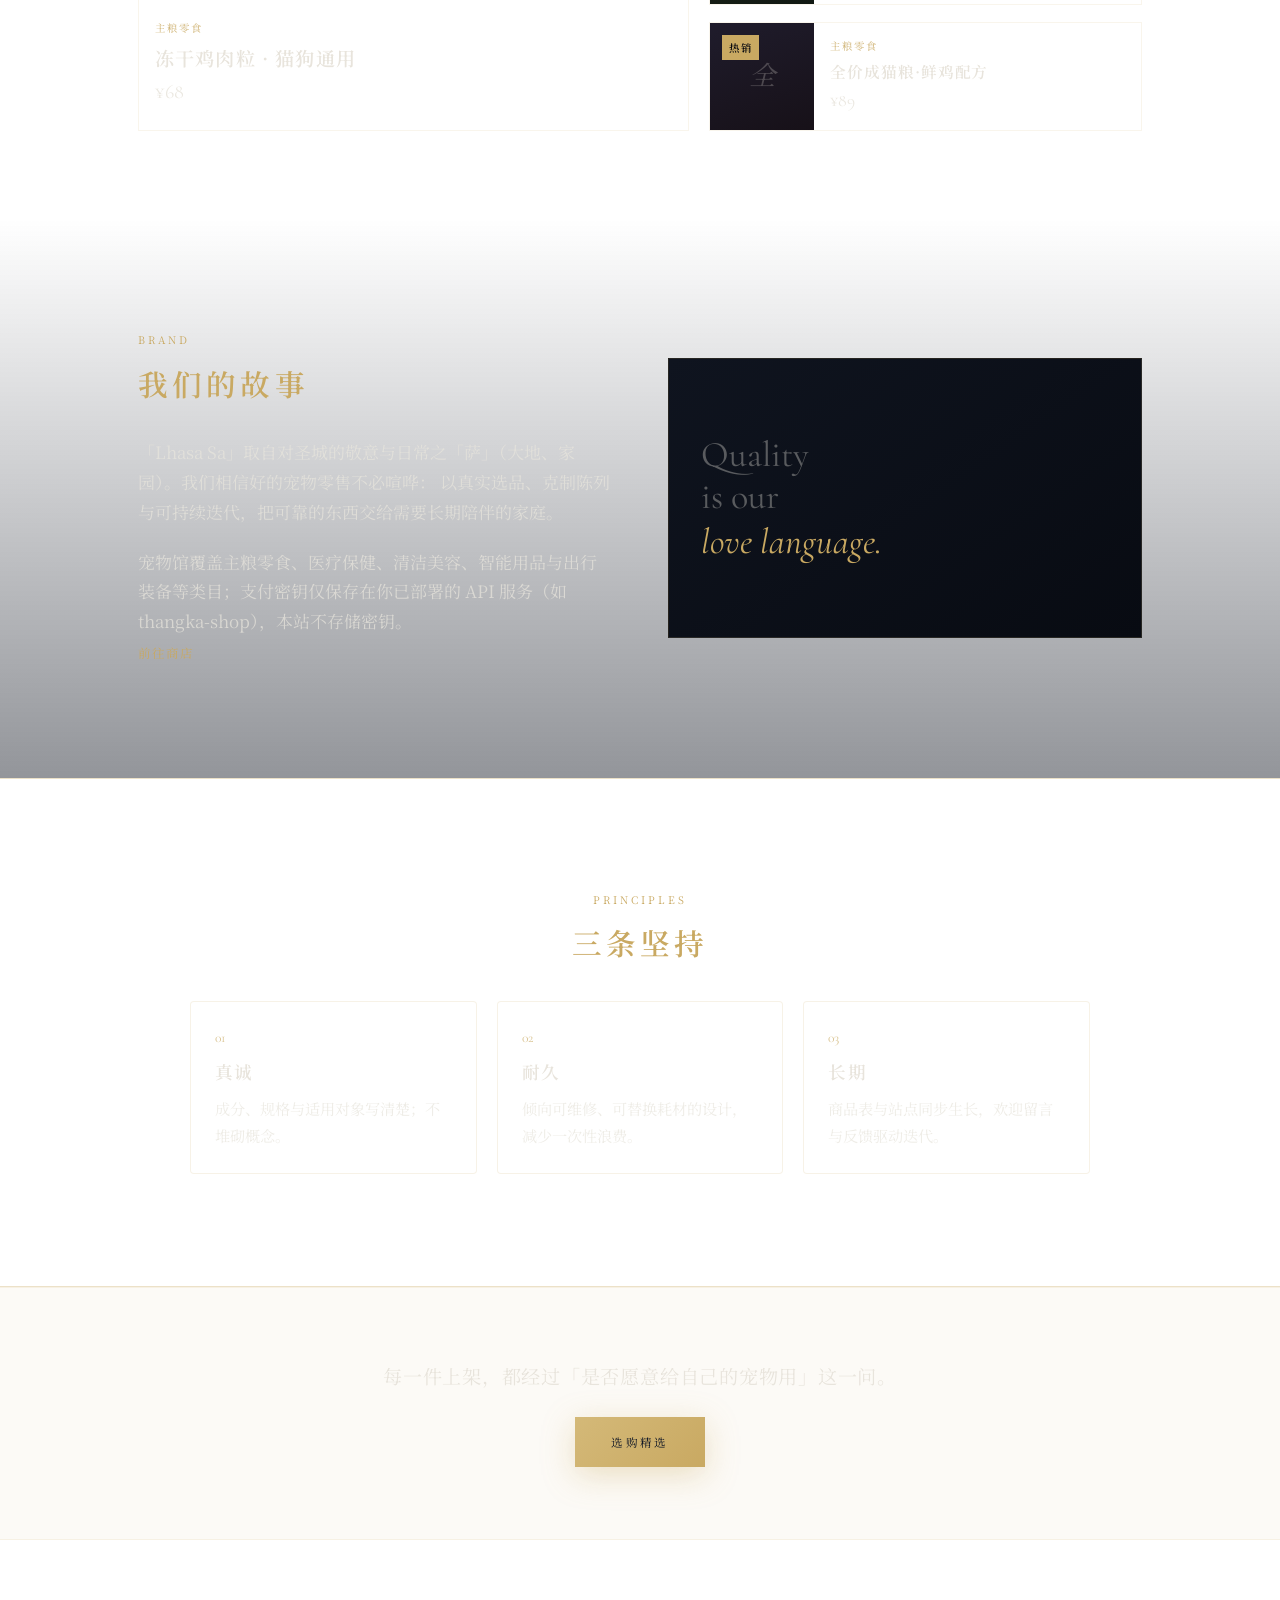
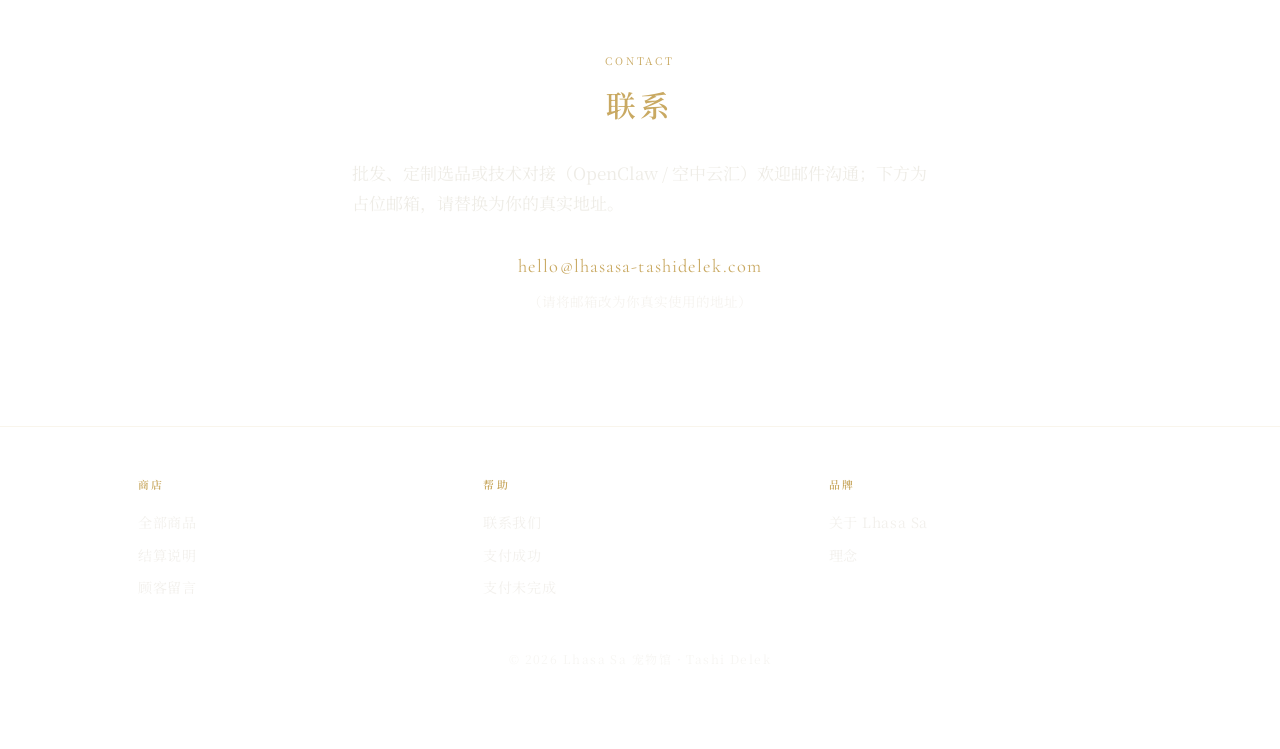
==== commit 14668bd4: "feat(home): magazine featured layout, hero rail, quote dividers Made-with: Cursor" ====
--- a/index.html
+++ b/index.html
@@ -74,10 +74,10 @@
       <div class="section-wide">
         <header class="collection-header">
           <h2 id="collection-title" class="collection-title">本季精选</h2>
-          <p class="collection-sub">优先展示带「热销 / 新品 / 推荐」标签的 SKU；完整目录见商店。</p>
+          <p class="collection-sub">主推位 + 侧栏速览：优先带标签 SKU；完整目录见商店。</p>
           <a class="text-link-gold" href="/shop/">查看全部商品 →</a>
         </header>
-        <div id="home-featured" class="home-featured-grid"></div>
+        <div id="home-featured" class="home-featured-wrap"></div>
         <noscript>
           <p class="home-featured-fallback"><a href="/shop/">进入商店浏览全部商品</a></p>
         </noscript>
@@ -165,7 +165,7 @@
       <div class="footer-col">
         <h3 class="footer-heading">帮助</h3>
         <ul class="footer-links">
-          <li><a href="#contact">联系我们</a></li>
+          <li><a href="/#contact">联系我们</a></li>
           <li><a href="/shop/payment-success.html">支付成功</a></li>
           <li><a href="/shop/payment-fail.html">支付未完成</a></li>
         </ul>
@@ -173,8 +173,8 @@
       <div class="footer-col">
         <h3 class="footer-heading">品牌</h3>
         <ul class="footer-links">
-          <li><a href="#story">关于 Lhasa Sa</a></li>
-          <li><a href="#values">理念</a></li>
+          <li><a href="/#story">关于 Lhasa Sa</a></li>
+          <li><a href="/#values">理念</a></li>
         </ul>
       </div>
     </div>
--- a/css/styles.css
+++ b/css/styles.css
@@ -423,6 +423,8 @@
 .hero--lux-inner {
   max-width: 52rem;
   margin: 0 auto;
+  padding-left: clamp(1.1rem, 3.5vw, 2rem);
+  border-left: 2px solid rgba(201, 169, 98, 0.45);
 }
 
 .hero-kicker {
@@ -496,18 +498,26 @@
   gap: 2rem;
 }
 
+.quote-strip-item {
+  margin: 0;
+  padding: 0.75rem 0;
+  border: none;
+  text-align: center;
+}
+
 @media (min-width: 768px) {
   .quote-strip-inner {
     grid-template-columns: repeat(3, 1fr);
-    gap: 2.5rem;
-  }
-}
-
-.quote-strip-item {
-  margin: 0;
-  padding: 0;
-  border: none;
-  text-align: center;
+    gap: 0;
+  }
+
+  .quote-strip-item {
+    padding: 0 1.75rem;
+  }
+
+  .quote-strip-item:not(:last-child) {
+    border-inline-end: 1px solid rgba(201, 169, 98, 0.22);
+  }
 }
 
 .quote-strip-item p {
@@ -564,22 +574,40 @@
   text-decoration: underline;
 }
 
-.home-featured-grid {
-  display: grid;
-  grid-template-columns: 1fr;
+.home-featured-wrap {
+  min-height: 4rem;
+}
+
+.home-featured-magazine {
+  display: flex;
+  flex-direction: column;
   gap: 1rem;
 }
 
-@media (min-width: 640px) {
-  .home-featured-grid {
-    grid-template-columns: repeat(2, 1fr);
+@media (min-width: 960px) {
+  .home-featured-magazine {
+    display: grid;
+    grid-template-columns: minmax(0, 1.12fr) minmax(240px, 0.88fr);
     gap: 1.25rem;
-  }
-}
-
-@media (min-width: 960px) {
-  .home-featured-grid {
-    grid-template-columns: repeat(4, 1fr);
+    align-items: stretch;
+  }
+
+  .home-featured-lead .home-spot-card--lead {
+    height: 100%;
+    min-height: 22rem;
+  }
+
+  .home-featured-lead .home-spot-card--lead .home-spot-visual {
+    flex: 1;
+    min-height: 14rem;
+    aspect-ratio: auto;
+  }
+
+  .home-featured-stack {
+    display: flex;
+    flex-direction: column;
+    gap: 1rem;
+    justify-content: space-between;
   }
 }
 
@@ -596,6 +624,42 @@
 .home-spot-card:hover {
   border-color: rgba(201, 169, 98, 0.35);
   transform: translateY(-4px);
+}
+
+.home-spot-card--lead .home-spot-name {
+  font-size: clamp(1.05rem, 2vw, 1.2rem);
+}
+
+.home-spot-card--lead .home-spot-price {
+  font-size: 1.25rem;
+}
+
+.home-spot-card--compact {
+  flex-direction: row;
+  align-items: stretch;
+}
+
+.home-spot-card--compact .home-spot-visual {
+  width: 6.5rem;
+  min-width: 6.5rem;
+  aspect-ratio: 1;
+  min-height: 0;
+}
+
+.home-spot-card--compact .home-spot-initial {
+  font-size: 1.65rem;
+}
+
+.home-spot-card--compact .home-spot-body {
+  flex: 1;
+  display: flex;
+  flex-direction: column;
+  justify-content: center;
+  padding: 0.85rem 1rem;
+}
+
+.home-spot-card--compact:hover {
+  transform: translateX(3px);
 }
 
 .home-spot-visual {
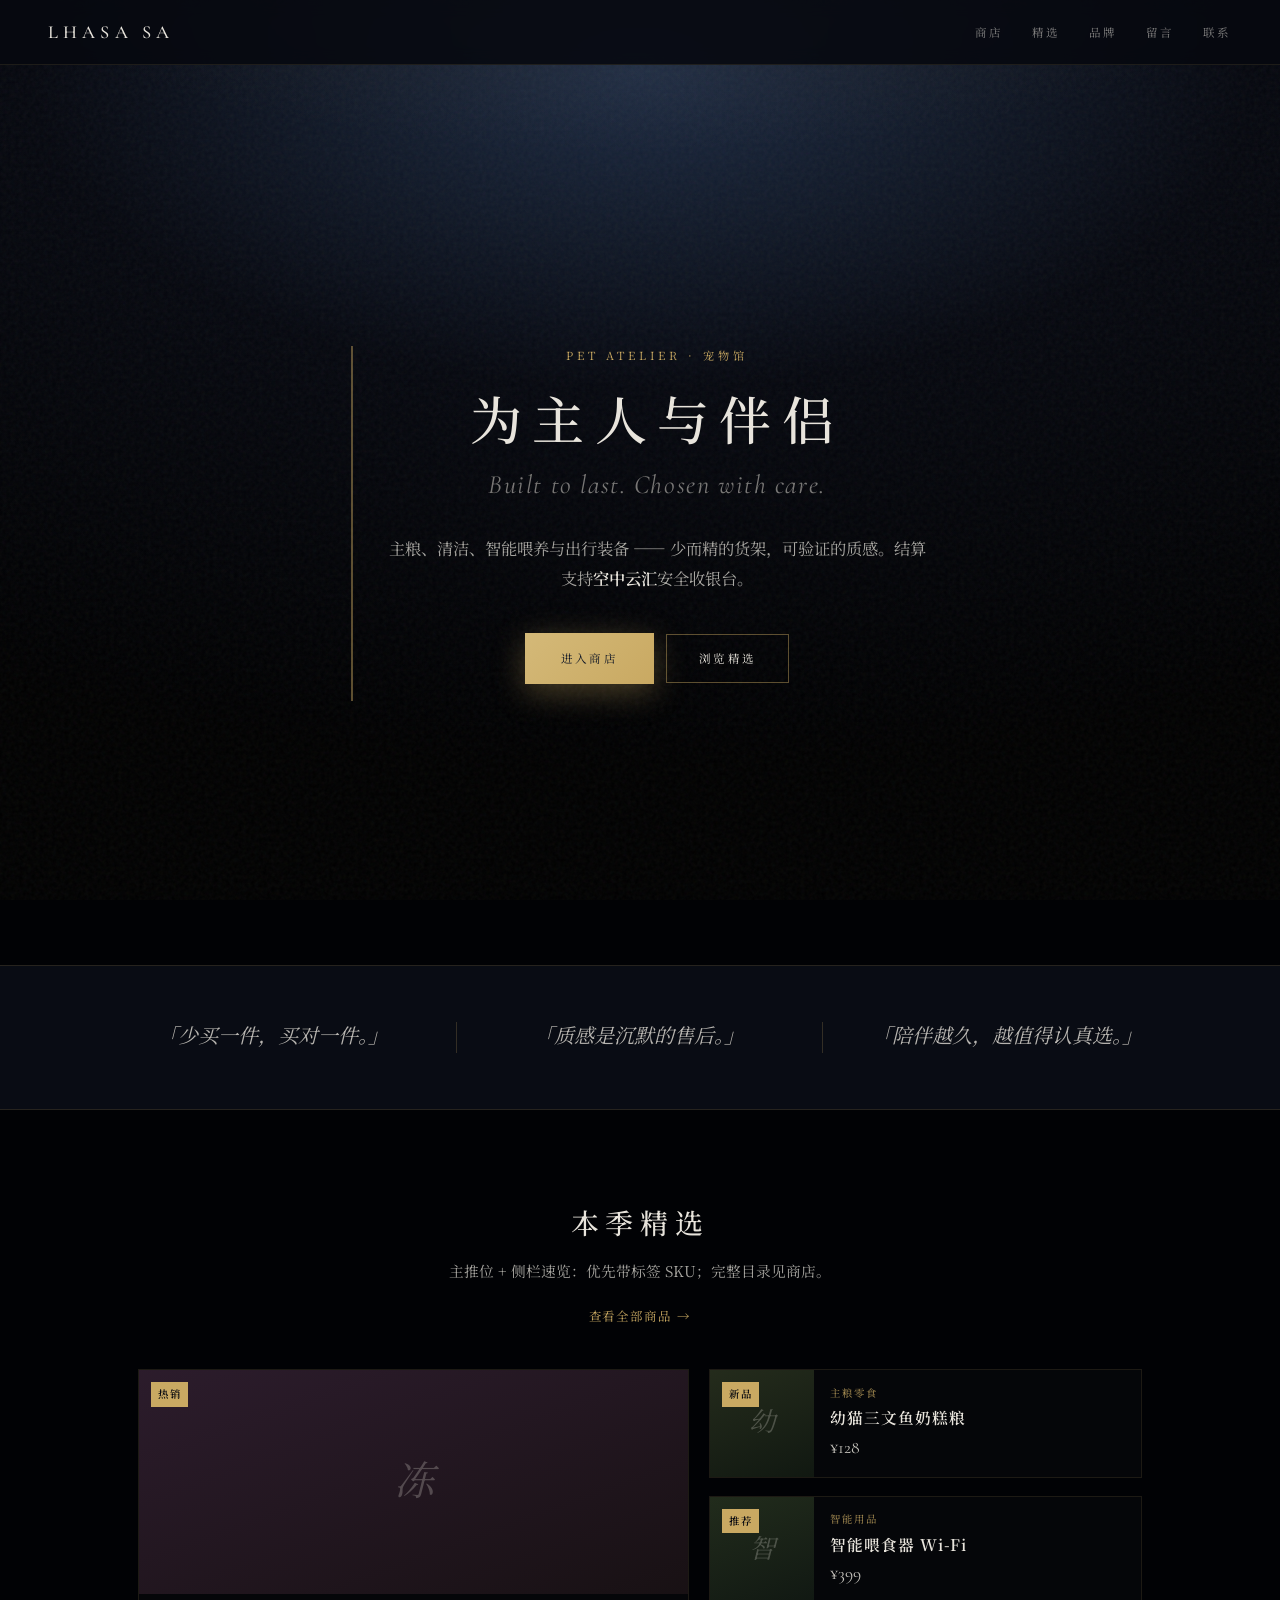
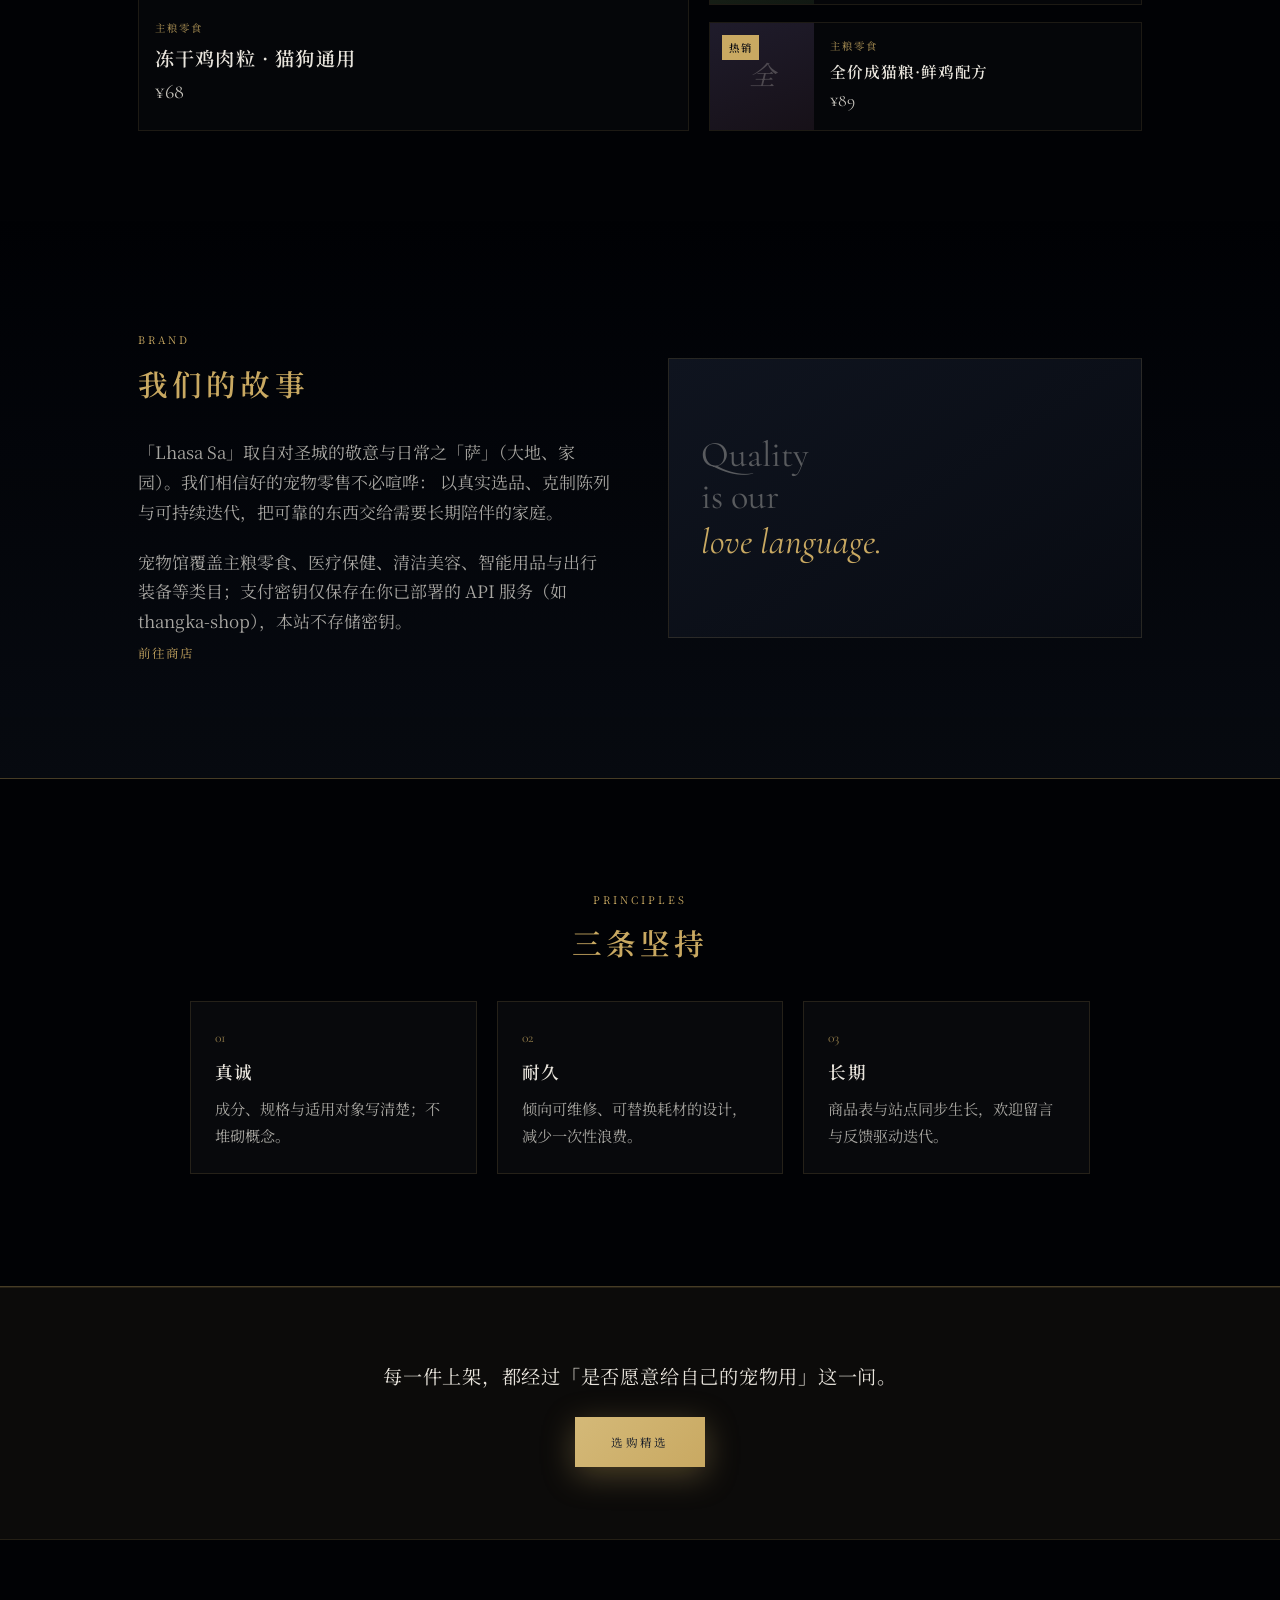
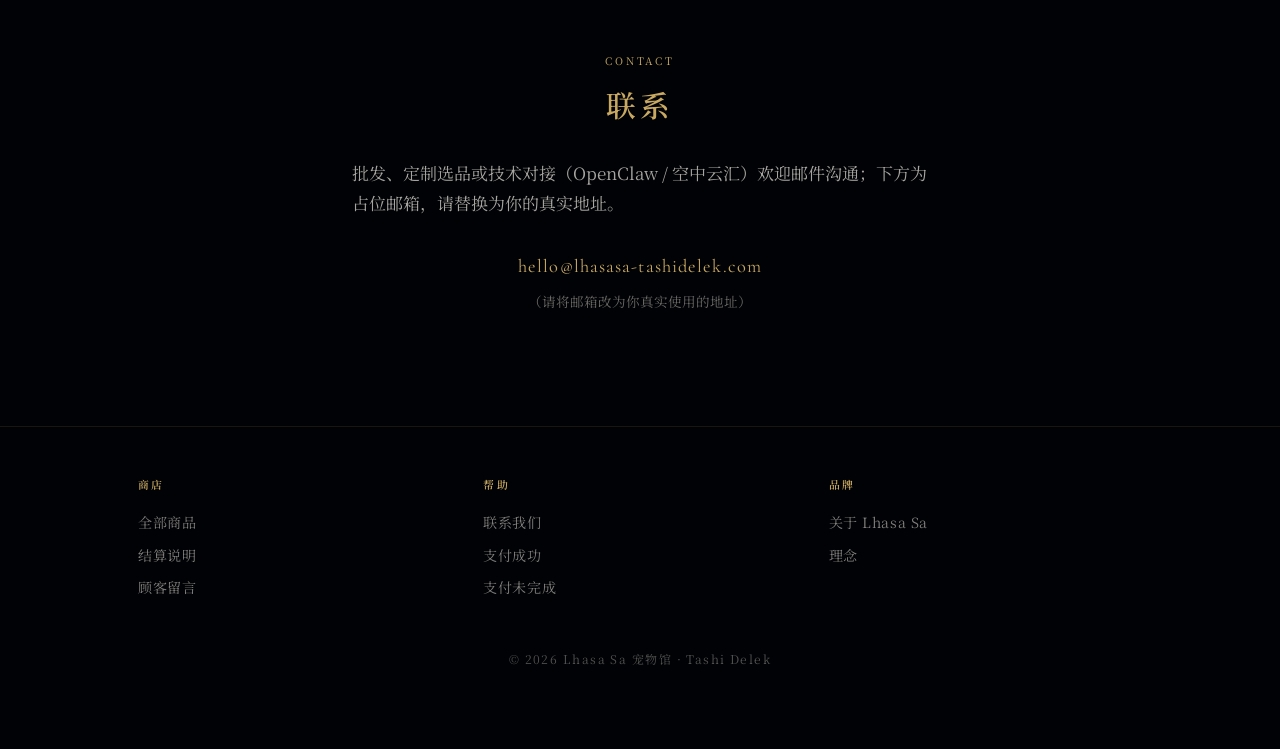
==== commit 5f0915e5: "fix(bg): stronger lux gradient on html, cache-bust CSS, short cache headers Made-with: Cursor" ====
--- a/index.html
+++ b/index.html
@@ -17,7 +17,7 @@
   <link rel="preconnect" href="https://fonts.googleapis.com" />
   <link rel="preconnect" href="https://fonts.gstatic.com" crossorigin />
   <link href="https://fonts.googleapis.com/css2?family=Cormorant+Garamond:ital,wght@0,400;0,500;0,600;1,400;1,500&family=Noto+Serif+SC:wght@400;500;600&display=swap" rel="stylesheet" />
-  <link rel="stylesheet" href="/css/styles.css" />
+  <link rel="stylesheet" href="/css/styles.css?v=4" />
   <link rel="icon" href="data:image/svg+xml,%3Csvg xmlns='http://www.w3.org/2000/svg' viewBox='0 0 32 32'%3E%3Crect width='32' height='32' rx='6' fill='%231a2744'/%3E%3Cpath d='M8 20c4-8 12-8 16 0' fill='none' stroke='%23c9a962' stroke-width='2' stroke-linecap='round'/%3E%3C/svg%3E" />
 </head>
 <body class="page-home">
--- a/css/styles.css
+++ b/css/styles.css
@@ -1,6 +1,8 @@
 :root {
   --bg-deep: #0e1525;
   --bg-mid: #141e32;
+  --lux-void: #06080f;
+  --lux-panel: #0f141f;
   --ink: #e8e4dc;
   --ink-muted: rgba(232, 228, 220, 0.72);
   --gold: #c9a962;
@@ -19,6 +21,13 @@
 
 html {
   scroll-behavior: smooth;
+  min-height: 100%;
+  /* 与旧版相比：顶层增加极淡金雾、底层更压黑，肉眼可辨且仍属同一 lux 色系 */
+  background-color: #010205;
+  background-image:
+    radial-gradient(ellipse 115% 65% at 50% -18%, rgba(201, 169, 98, 0.11) 0%, transparent 54%),
+    radial-gradient(108% 80% at 50% 8%, #1c2a42 0%, var(--lux-void) 44%, #000000 100%);
+  background-attachment: fixed;
 }
 
 body {
@@ -28,15 +37,14 @@
   font-size: 1.0625rem;
   line-height: 1.75;
   color: var(--ink);
-  background: radial-gradient(120% 80% at 50% -10%, #1f2d4a 0%, var(--bg-deep) 45%, #080c14 100%);
-  background-attachment: fixed;
+  background: transparent;
 }
 
 .grain {
   pointer-events: none;
   position: fixed;
   inset: 0;
-  opacity: 0.04;
+  opacity: 0.055;
   background-image: url("data:image/svg+xml,%3Csvg viewBox='0 0 256 256' xmlns='http://www.w3.org/2000/svg'%3E%3Cfilter id='n'%3E%3CfeTurbulence type='fractalNoise' baseFrequency='0.85' numOctaves='4' stitchTiles='stitch'/%3E%3C/filter%3E%3Crect width='100%25' height='100%25' filter='url(%23n)'/%3E%3C/svg%3E");
   z-index: 0;
 }
@@ -202,7 +210,7 @@
   font-size: 0.95rem;
   letter-spacing: 0.12em;
   text-decoration: none;
-  border-radius: 2px;
+  border-radius: 0;
   transition: transform 0.2s var(--ease-out), box-shadow 0.2s;
 }
 
@@ -298,7 +306,7 @@
   padding: 1.5rem;
   background: rgba(255, 255, 255, 0.03);
   border: 1px solid rgba(201, 169, 98, 0.15);
-  border-radius: 4px;
+  border-radius: 0;
   transition: border-color 0.25s, background 0.25s;
 }
 
@@ -363,6 +371,22 @@
 
 .site-footer p {
   margin: 0;
+}
+
+/* 正文内行内代码（全站） */
+main code {
+  font-family: ui-monospace, "Cascadia Mono", "Segoe UI Mono", monospace;
+  font-size: 0.84em;
+  padding: 0.15em 0.4em;
+  border-radius: 0;
+  background: rgba(255, 255, 255, 0.06);
+  border: 1px solid rgba(201, 169, 98, 0.2);
+  color: rgba(232, 228, 220, 0.92);
+}
+
+main strong {
+  color: var(--ink);
+  font-weight: 600;
 }
 
 /* ========== 首页 · 奢侈品电商式信息架构（原创品牌，非第三方站点复刻） ========== */
@@ -380,13 +404,6 @@
 .skip-link:focus {
   left: var(--space);
   top: 0.5rem;
-}
-
-.page-home {
-  --lux-void: #06080f;
-  --lux-panel: #0f141f;
-  background: radial-gradient(100% 70% at 50% 0%, #1a2438 0%, var(--lux-void) 42%, #030408 100%);
-  background-attachment: fixed;
 }
 
 .site-header--lux {
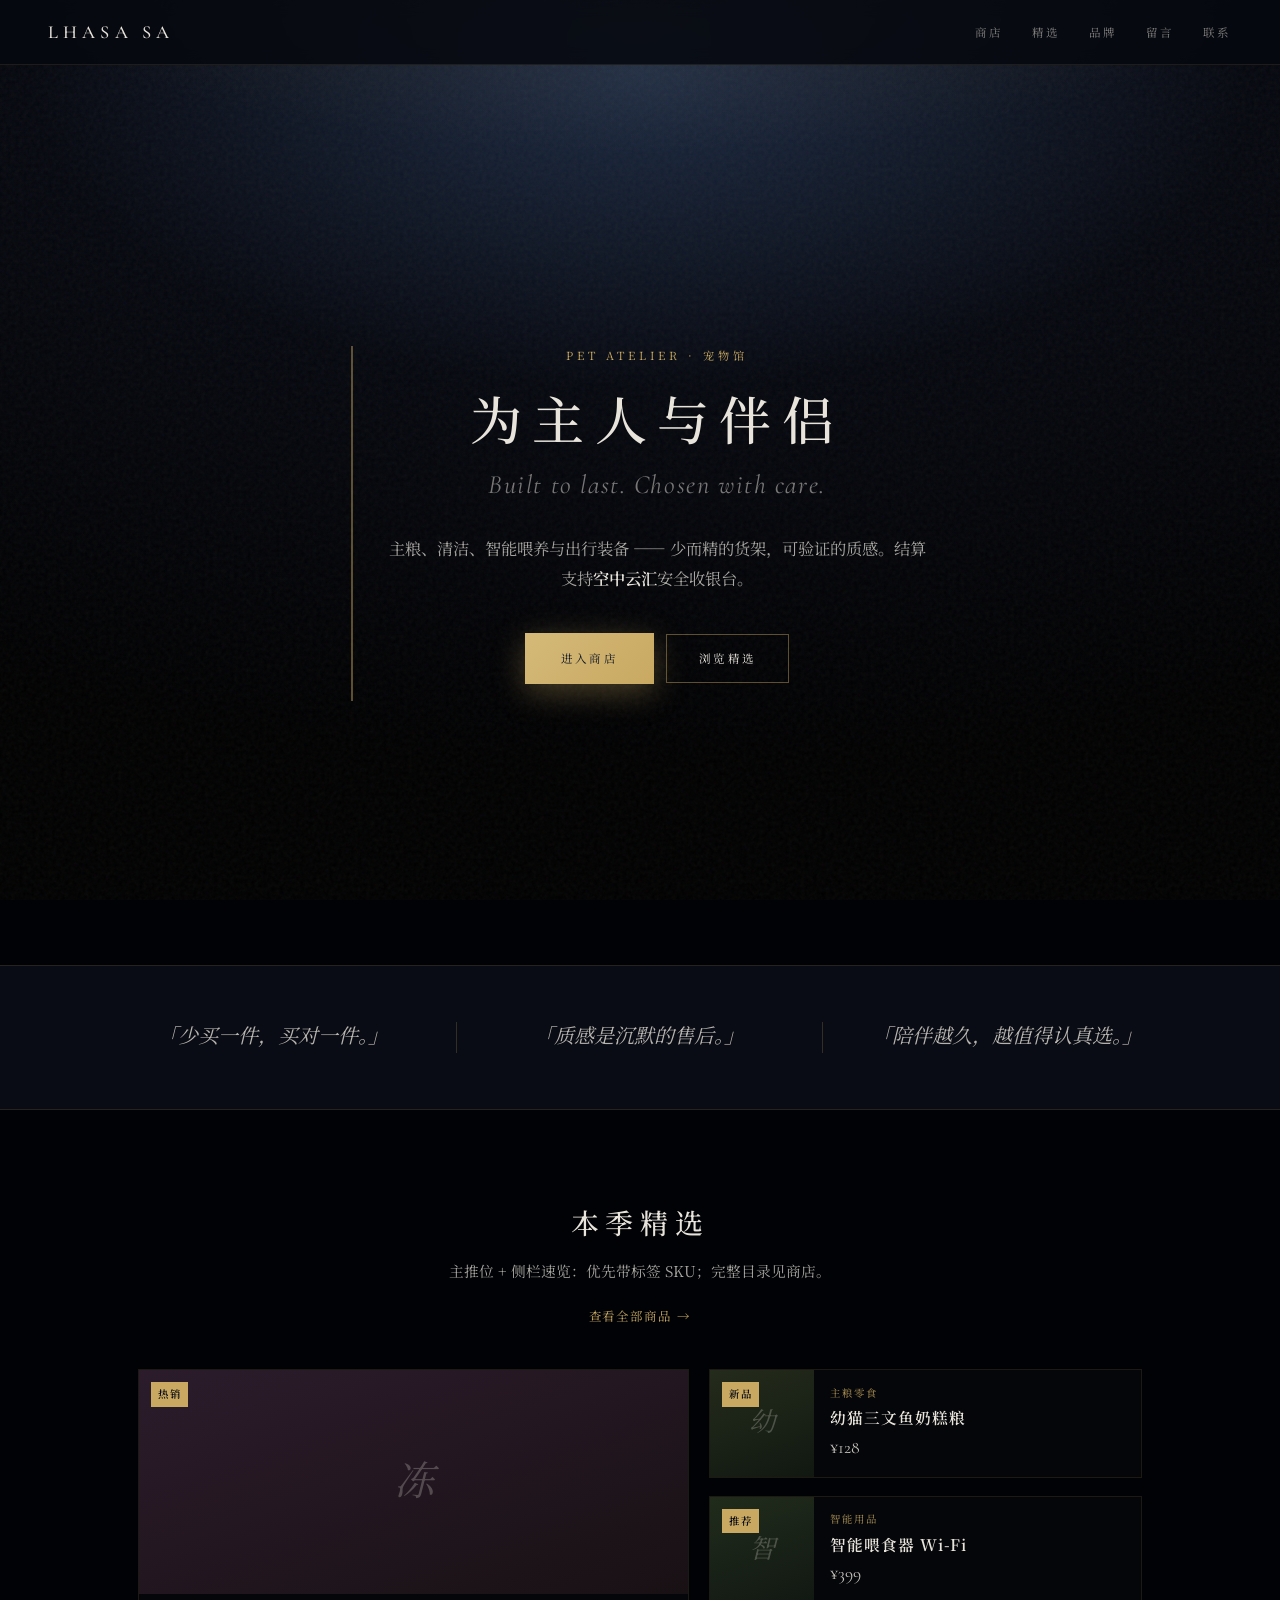
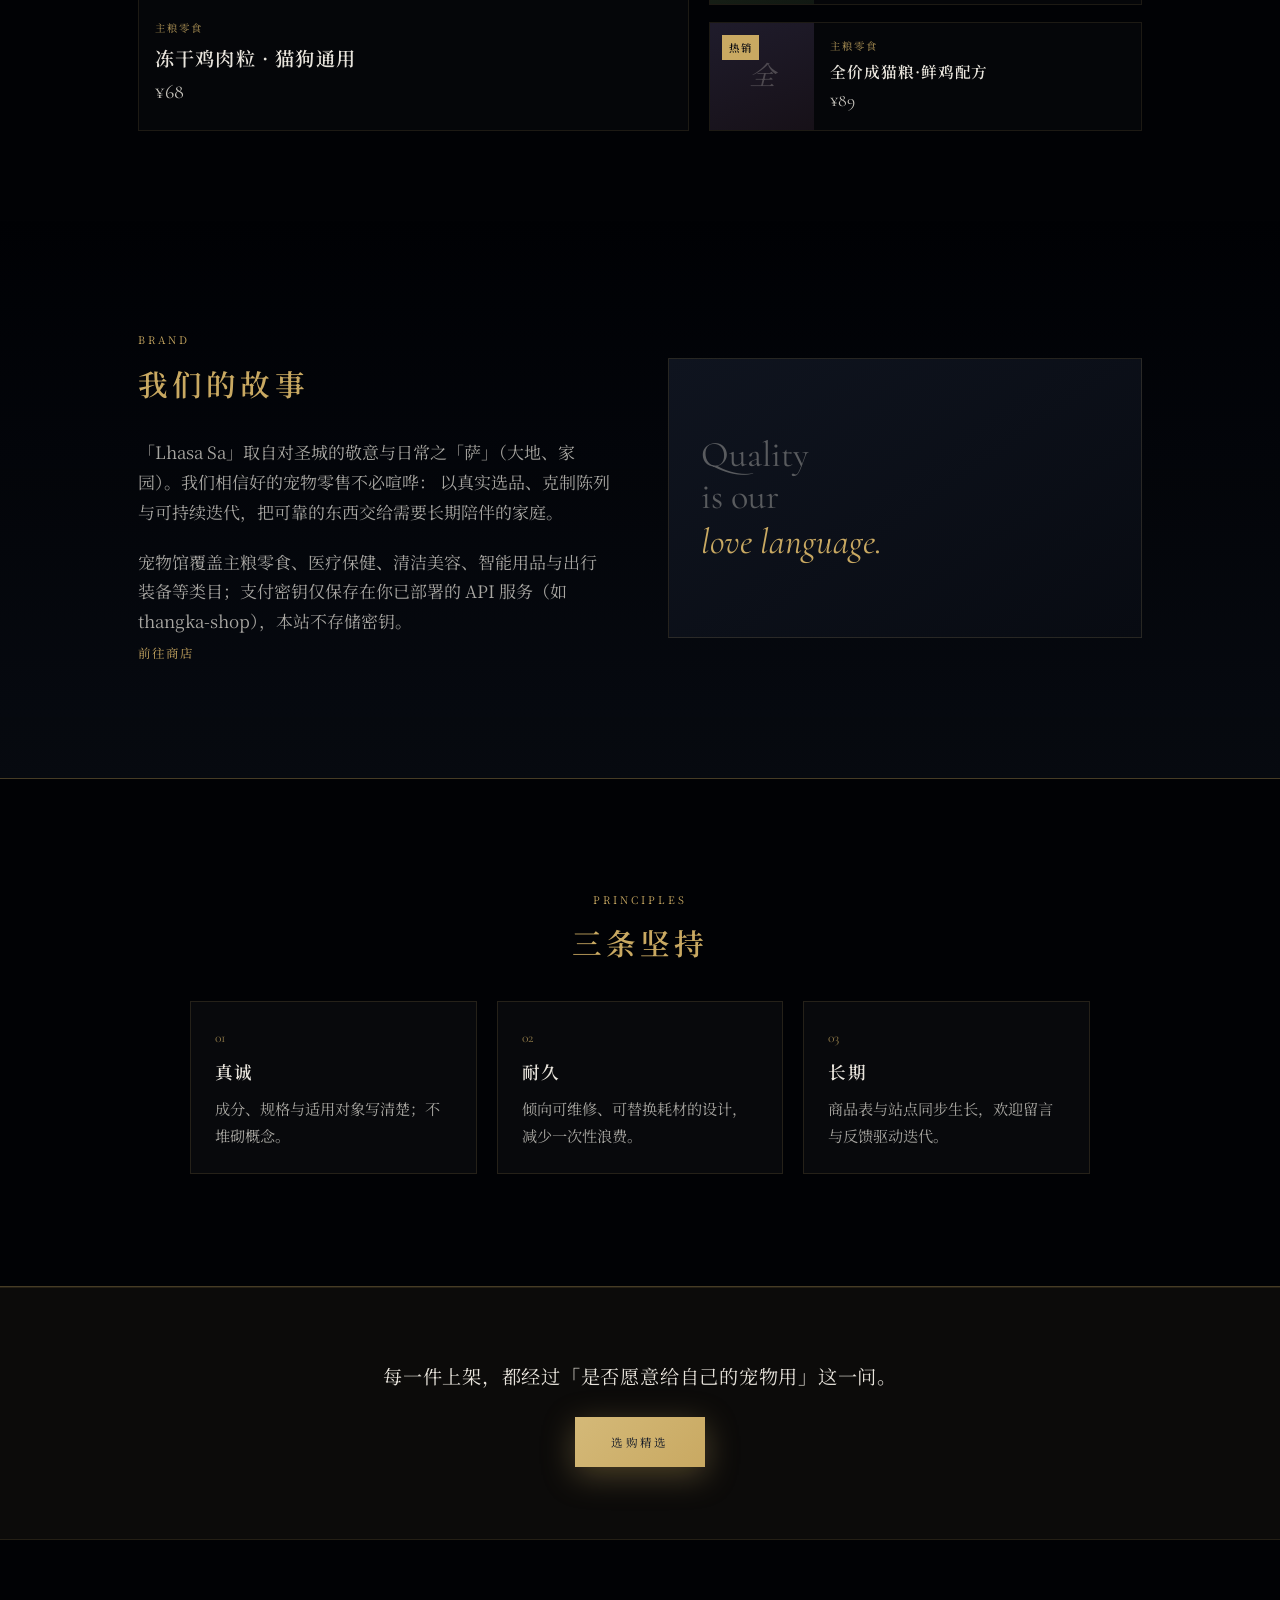
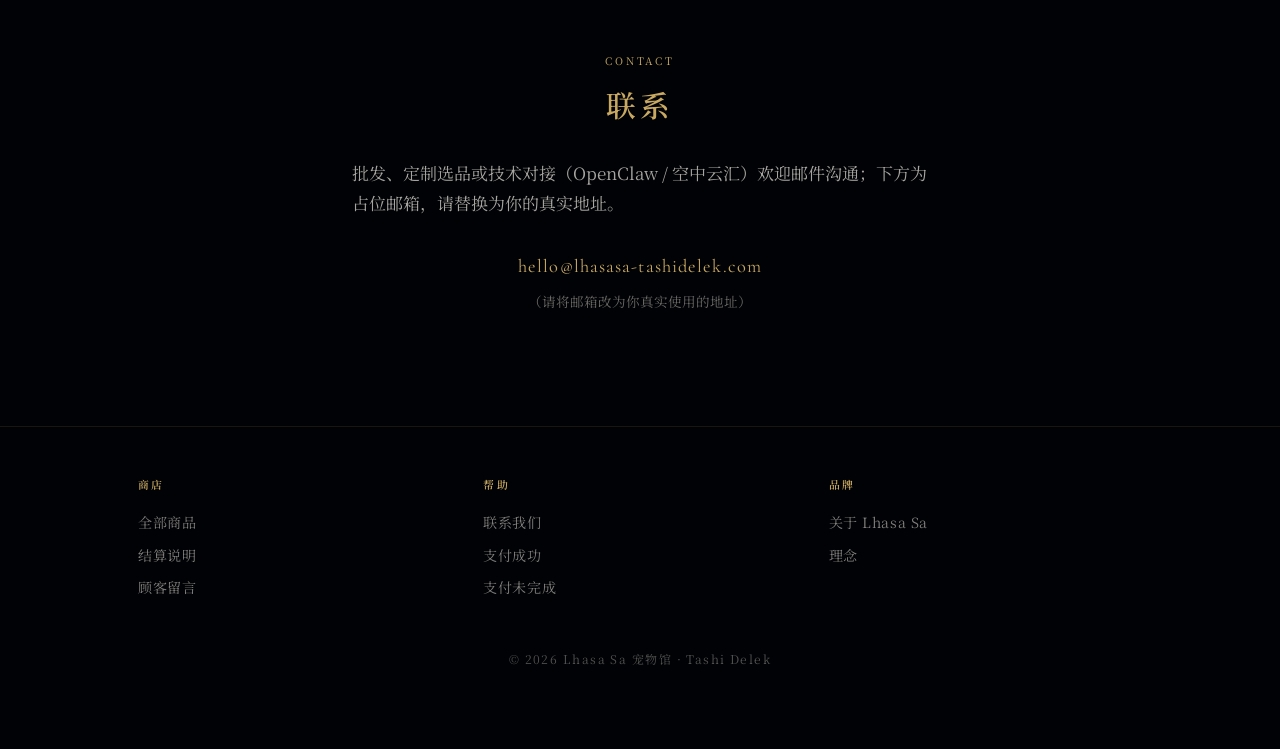
==== commit d1865ebd: "fix(bg): duplicate gradient on html+body, stronger gold spot, CSS ?v=5 Made-with: Cursor" ====
--- a/index.html
+++ b/index.html
@@ -17,7 +17,7 @@
   <link rel="preconnect" href="https://fonts.googleapis.com" />
   <link rel="preconnect" href="https://fonts.gstatic.com" crossorigin />
   <link href="https://fonts.googleapis.com/css2?family=Cormorant+Garamond:ital,wght@0,400;0,500;0,600;1,400;1,500&family=Noto+Serif+SC:wght@400;500;600&display=swap" rel="stylesheet" />
-  <link rel="stylesheet" href="/css/styles.css?v=4" />
+  <link rel="stylesheet" href="/css/styles.css?v=5" />
   <link rel="icon" href="data:image/svg+xml,%3Csvg xmlns='http://www.w3.org/2000/svg' viewBox='0 0 32 32'%3E%3Crect width='32' height='32' rx='6' fill='%231a2744'/%3E%3Cpath d='M8 20c4-8 12-8 16 0' fill='none' stroke='%23c9a962' stroke-width='2' stroke-linecap='round'/%3E%3C/svg%3E" />
 </head>
 <body class="page-home">
--- a/css/styles.css
+++ b/css/styles.css
@@ -11,6 +11,8 @@
   --serif-en: "Cormorant Garamond", "Noto Serif SC", serif;
   --space: clamp(1.25rem, 4vw, 3rem);
   --ease-out: cubic-bezier(0.22, 1, 0.36, 1);
+  --lux-bg-spot: radial-gradient(ellipse 115% 65% at 50% -18%, rgba(201, 169, 98, 0.16) 0%, transparent 54%);
+  --lux-bg-deep: radial-gradient(108% 80% at 50% 8%, #1c2a42 0%, var(--lux-void) 44%, #000000 100%);
 }
 
 *,
@@ -22,11 +24,9 @@
 html {
   scroll-behavior: smooth;
   min-height: 100%;
-  /* 与旧版相比：顶层增加极淡金雾、底层更压黑，肉眼可辨且仍属同一 lux 色系 */
+  /* html + body 双写背景：避免个别浏览器只绘 body 或只绘 html 时「像没改」 */
   background-color: #010205;
-  background-image:
-    radial-gradient(ellipse 115% 65% at 50% -18%, rgba(201, 169, 98, 0.11) 0%, transparent 54%),
-    radial-gradient(108% 80% at 50% 8%, #1c2a42 0%, var(--lux-void) 44%, #000000 100%);
+  background-image: var(--lux-bg-spot), var(--lux-bg-deep);
   background-attachment: fixed;
 }
 
@@ -37,7 +37,9 @@
   font-size: 1.0625rem;
   line-height: 1.75;
   color: var(--ink);
-  background: transparent;
+  background-color: #010205;
+  background-image: var(--lux-bg-spot), var(--lux-bg-deep);
+  background-attachment: fixed;
 }
 
 .grain {
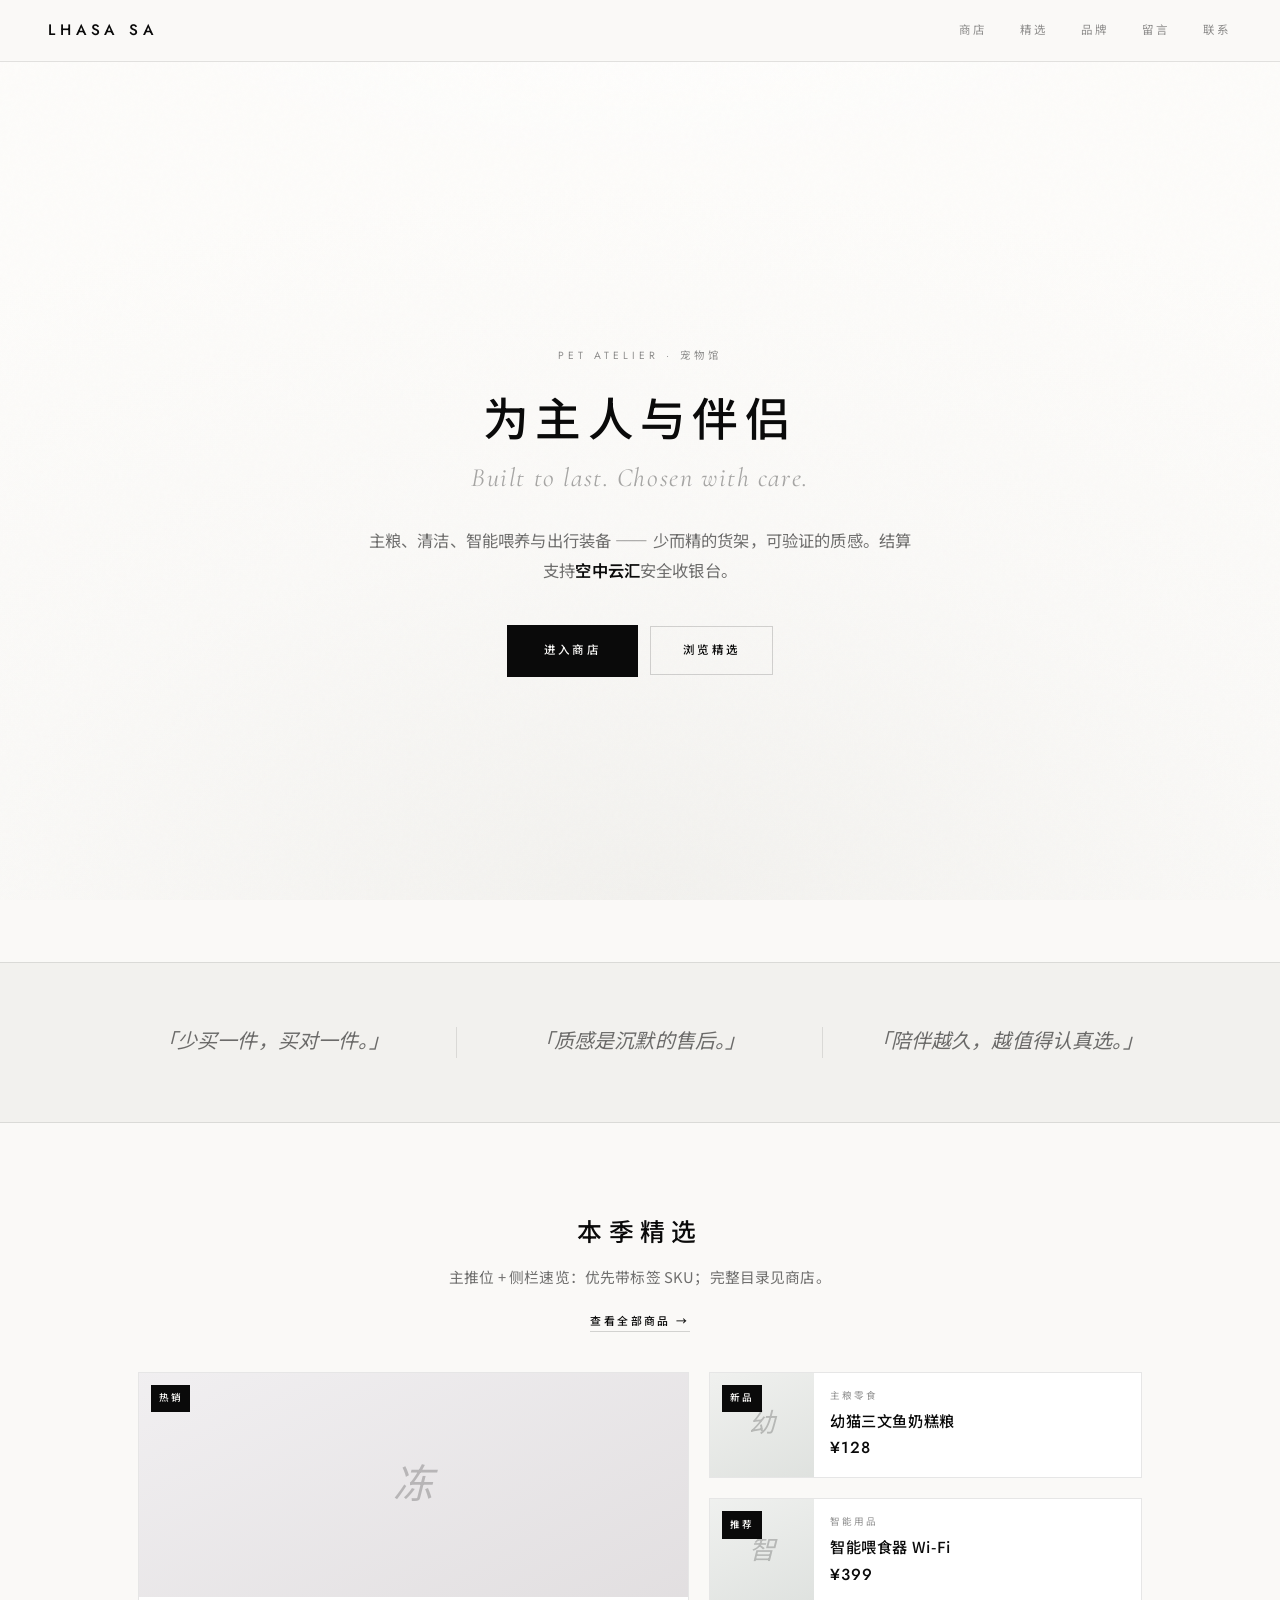
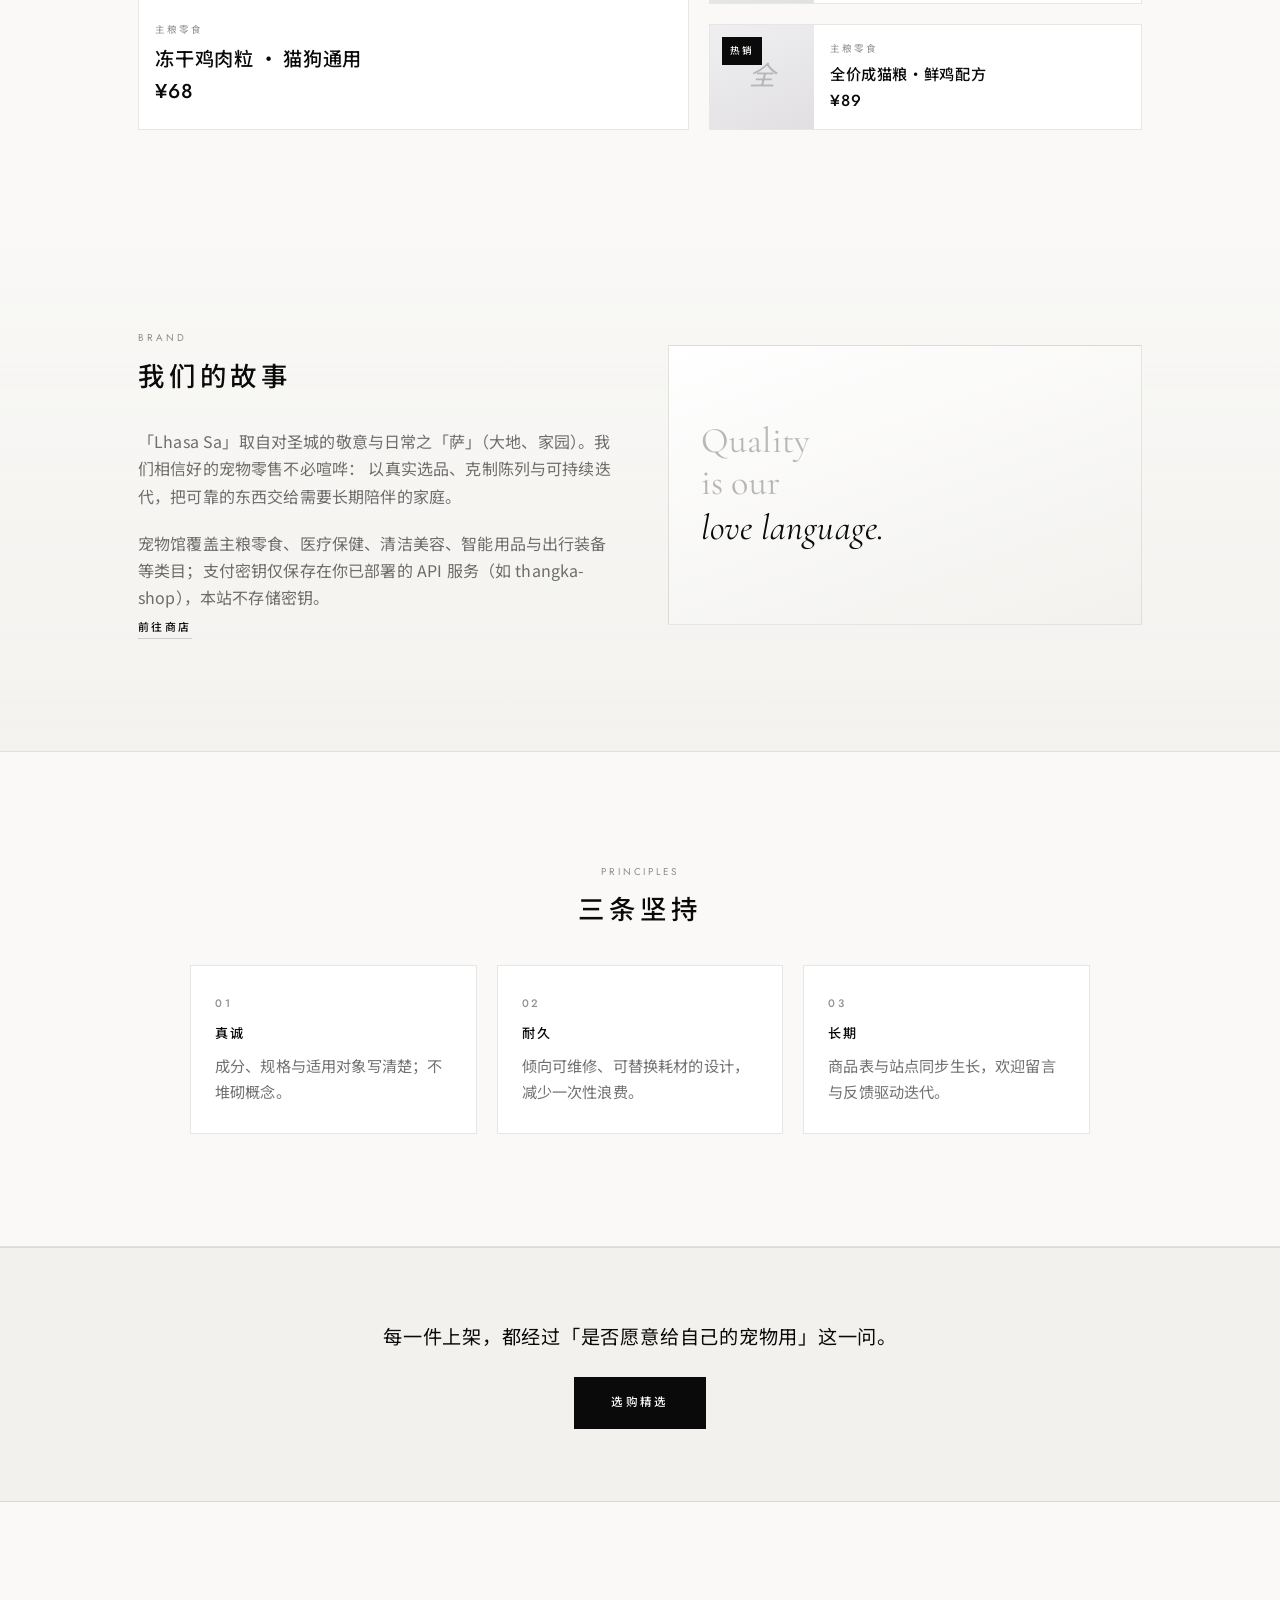
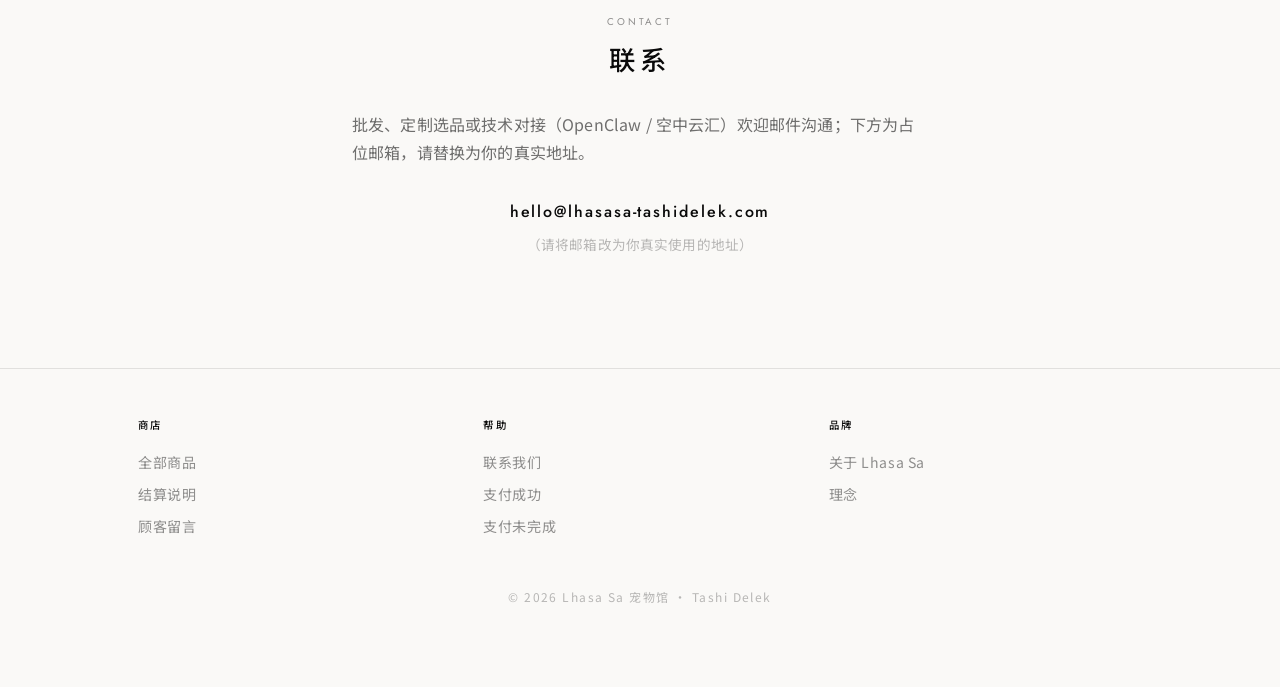
==== commit 647570f6: "feat(ui): luxe minimal retail theme, Jost + Noto Sans, light placeholders Made-with: Cursor" ====
--- a/index.html
+++ b/index.html
@@ -16,9 +16,9 @@
   <title>Lhasa Sa 宠物馆 · 长期主义选物</title>
   <link rel="preconnect" href="https://fonts.googleapis.com" />
   <link rel="preconnect" href="https://fonts.gstatic.com" crossorigin />
-  <link href="https://fonts.googleapis.com/css2?family=Cormorant+Garamond:ital,wght@0,400;0,500;0,600;1,400;1,500&family=Noto+Serif+SC:wght@400;500;600&display=swap" rel="stylesheet" />
-  <link rel="stylesheet" href="/css/styles.css?v=5" />
-  <link rel="icon" href="data:image/svg+xml,%3Csvg xmlns='http://www.w3.org/2000/svg' viewBox='0 0 32 32'%3E%3Crect width='32' height='32' rx='6' fill='%231a2744'/%3E%3Cpath d='M8 20c4-8 12-8 16 0' fill='none' stroke='%23c9a962' stroke-width='2' stroke-linecap='round'/%3E%3C/svg%3E" />
+  <link href="https://fonts.googleapis.com/css2?family=Cormorant+Garamond:ital,wght@0,400;0,500;0,600;1,400;1,500&family=Jost:wght@300;400;500;600&family=Noto+Sans+SC:wght@300;400;500;600&display=swap" rel="stylesheet" />
+  <link rel="stylesheet" href="/css/styles.css?v=7" />
+  <link rel="icon" href="data:image/svg+xml,%3Csvg xmlns='http://www.w3.org/2000/svg' viewBox='0 0 32 32'%3E%3Crect width='32' height='32' fill='%230a0a0a'/%3E%3Cpath d='M8 20c4-8 12-8 16 0' fill='none' stroke='%23faf9f7' stroke-width='2' stroke-linecap='round'/%3E%3C/svg%3E" />
 </head>
 <body class="page-home">
   <a class="skip-link" href="#top">跳到正文</a>
--- a/css/styles.css
+++ b/css/styles.css
@@ -1,18 +1,33 @@
 :root {
-  --bg-deep: #0e1525;
-  --bg-mid: #141e32;
-  --lux-void: #06080f;
-  --lux-panel: #0f141f;
-  --ink: #e8e4dc;
-  --ink-muted: rgba(232, 228, 220, 0.72);
-  --gold: #c9a962;
-  --gold-soft: rgba(201, 169, 98, 0.35);
-  --serif-sc: "Noto Serif SC", "Songti SC", serif;
-  --serif-en: "Cormorant Garamond", "Noto Serif SC", serif;
+  /* 奢侈品 D2C 视觉：冷净纸白、高对比墨、极简线框；灵感取向类似高端配饰电商，实现与资产均为原创 */
+  --page: #faf9f7;
+  --page-2: #f2f1ee;
+  --page-elevated: #ffffff;
+  --parchment: var(--page);
+  --parchment-muted: var(--page-2);
+  --ink: #0a0a0a;
+  --ink-muted: rgba(10, 10, 10, 0.58);
+  --ink-soft: rgba(10, 10, 10, 0.45);
+  --ink-faint: rgba(10, 10, 10, 0.35);
+  --ink-ghost: rgba(10, 10, 10, 0.28);
+  --line: rgba(10, 10, 10, 0.1);
+  --line-strong: rgba(10, 10, 10, 0.16);
+  --lux-void: var(--ink);
+  --lux-panel: var(--page-elevated);
+  --bg-deep: var(--ink);
+  --bg-mid: #e6e6e3;
+  --on-dark: #faf9f7;
+  --gold: var(--ink);
+  --gold-bright: #2a2a2a;
+  --gold-soft: rgba(10, 10, 10, 0.08);
+  --sans-sc: "Noto Sans SC", system-ui, -apple-system, "Segoe UI", sans-serif;
+  --sans-ui: "Jost", "Noto Sans SC", system-ui, sans-serif;
+  --serif-sc: var(--sans-sc);
+  --serif-en: "Cormorant Garamond", "Noto Sans SC", serif;
   --space: clamp(1.25rem, 4vw, 3rem);
   --ease-out: cubic-bezier(0.22, 1, 0.36, 1);
-  --lux-bg-spot: radial-gradient(ellipse 115% 65% at 50% -18%, rgba(201, 169, 98, 0.16) 0%, transparent 54%);
-  --lux-bg-deep: radial-gradient(108% 80% at 50% 8%, #1c2a42 0%, var(--lux-void) 44%, #000000 100%);
+  --lux-bg-spot: radial-gradient(ellipse 90% 55% at 50% -10%, rgba(255, 255, 255, 0.9) 0%, transparent 55%);
+  --lux-bg-deep: radial-gradient(ellipse 100% 80% at 50% 100%, var(--page-2) 0%, var(--page) 52%, #fdfcfa 100%);
 }
 
 *,
@@ -24,8 +39,7 @@
 html {
   scroll-behavior: smooth;
   min-height: 100%;
-  /* html + body 双写背景：避免个别浏览器只绘 body 或只绘 html 时「像没改」 */
-  background-color: #010205;
+  background-color: var(--page);
   background-image: var(--lux-bg-spot), var(--lux-bg-deep);
   background-attachment: fixed;
 }
@@ -33,11 +47,13 @@
 body {
   margin: 0;
   min-height: 100vh;
-  font-family: var(--serif-sc);
-  font-size: 1.0625rem;
-  line-height: 1.75;
-  color: var(--ink);
-  background-color: #010205;
+  font-family: var(--sans-sc);
+  font-size: 1rem;
+  font-weight: 400;
+  line-height: 1.7;
+  letter-spacing: 0.01em;
+  color: var(--ink);
+  background-color: var(--page);
   background-image: var(--lux-bg-spot), var(--lux-bg-deep);
   background-attachment: fixed;
 }
@@ -46,7 +62,8 @@
   pointer-events: none;
   position: fixed;
   inset: 0;
-  opacity: 0.055;
+  opacity: 0.022;
+  mix-blend-mode: multiply;
   background-image: url("data:image/svg+xml,%3Csvg viewBox='0 0 256 256' xmlns='http://www.w3.org/2000/svg'%3E%3Cfilter id='n'%3E%3CfeTurbulence type='fractalNoise' baseFrequency='0.85' numOctaves='4' stitchTiles='stitch'/%3E%3C/filter%3E%3Crect width='100%25' height='100%25' filter='url(%23n)'/%3E%3C/svg%3E");
   z-index: 0;
 }
@@ -58,35 +75,39 @@
   display: flex;
   align-items: center;
   justify-content: space-between;
-  padding: 1rem var(--space);
-  background: linear-gradient(to bottom, rgba(14, 21, 37, 0.92), rgba(14, 21, 37, 0.65), transparent);
-  backdrop-filter: blur(8px);
+  padding: 1.1rem var(--space);
+  background: linear-gradient(to bottom, rgba(250, 249, 247, 0.97), rgba(250, 249, 247, 0.88), transparent);
+  backdrop-filter: blur(10px);
 }
 
 .logo {
-  font-family: var(--serif-en);
-  font-size: 1.35rem;
-  font-weight: 600;
-  letter-spacing: 0.06em;
+  font-family: var(--sans-ui);
+  font-size: 1.05rem;
+  font-weight: 500;
+  letter-spacing: 0.2em;
+  text-transform: uppercase;
   color: var(--ink);
   text-decoration: none;
 }
 
 .site-nav {
   display: flex;
-  gap: 1.75rem;
+  gap: 2rem;
 }
 
 .site-nav a {
   color: var(--ink-muted);
   text-decoration: none;
-  font-size: 0.95rem;
-  letter-spacing: 0.08em;
-  transition: color 0.25s var(--ease-out);
+  font-family: var(--sans-ui);
+  font-size: 0.7rem;
+  font-weight: 400;
+  letter-spacing: 0.2em;
+  text-transform: uppercase;
+  transition: color 0.2s var(--ease-out);
 }
 
 .site-nav a:hover {
-  color: var(--gold);
+  color: var(--ink);
 }
 
 .nav-toggle {
@@ -123,8 +144,8 @@
     flex-direction: column;
     padding: 1.5rem var(--space);
     gap: 1.25rem;
-    background: rgba(14, 21, 37, 0.97);
-    border-bottom: 1px solid var(--gold-soft);
+    background: rgba(250, 249, 247, 0.98);
+    border-bottom: 1px solid var(--line);
     transform: translateY(-120%);
     opacity: 0;
     visibility: hidden;
@@ -171,8 +192,7 @@
   font-size: 0.75rem;
   letter-spacing: 0.28em;
   text-transform: uppercase;
-  color: var(--gold);
-  opacity: 0.9;
+  color: var(--ink-soft);
 }
 
 .hero-title {
@@ -208,23 +228,27 @@
   align-items: center;
   justify-content: center;
   padding: 0.85rem 2rem;
-  font-family: var(--serif-sc);
-  font-size: 0.95rem;
-  letter-spacing: 0.12em;
+  font-family: var(--sans-ui);
+  font-size: 0.72rem;
+  font-weight: 500;
+  letter-spacing: 0.2em;
+  text-transform: uppercase;
   text-decoration: none;
   border-radius: 0;
-  transition: transform 0.2s var(--ease-out), box-shadow 0.2s;
+  transition: transform 0.2s var(--ease-out), background 0.2s, color 0.2s, border-color 0.2s;
 }
 
 .btn-primary {
-  color: var(--bg-deep);
-  background: linear-gradient(135deg, #d4b978, var(--gold));
-  box-shadow: 0 8px 32px var(--gold-soft);
+  color: var(--on-dark);
+  background: var(--ink);
+  border: 1px solid var(--ink);
+  box-shadow: none;
 }
 
 .btn-primary:hover {
-  transform: translateY(-2px);
-  box-shadow: 0 12px 40px rgba(201, 169, 98, 0.45);
+  transform: translateY(-1px);
+  background: var(--gold-bright);
+  border-color: var(--gold-bright);
 }
 
 .hero-actions {
@@ -238,14 +262,14 @@
 .btn-ghost {
   color: var(--ink);
   background: transparent;
-  border: 1px solid rgba(201, 169, 98, 0.45);
+  border: 1px solid var(--line-strong);
   box-shadow: none;
 }
 
 .btn-ghost:hover {
-  transform: translateY(-2px);
-  border-color: var(--gold);
-  background: rgba(255, 255, 255, 0.04);
+  transform: translateY(-1px);
+  border-color: var(--ink);
+  background: rgba(10, 10, 10, 0.03);
   box-shadow: none;
 }
 
@@ -264,10 +288,12 @@
 
 .section-title {
   margin: 0 0 1.75rem;
-  font-size: clamp(1.5rem, 3vw, 1.85rem);
-  font-weight: 600;
-  letter-spacing: 0.14em;
-  color: var(--gold);
+  font-family: var(--sans-ui);
+  font-size: clamp(1.35rem, 2.8vw, 1.65rem);
+  font-weight: 500;
+  letter-spacing: 0.18em;
+  text-transform: uppercase;
+  color: var(--ink);
 }
 
 .section-text {
@@ -280,12 +306,12 @@
 }
 
 .section-story {
-  background: linear-gradient(180deg, transparent, rgba(20, 30, 50, 0.5));
+  background: linear-gradient(180deg, transparent, rgba(242, 241, 238, 0.95));
 }
 
 .section-values {
-  border-top: 1px solid var(--gold-soft);
-  border-bottom: 1px solid var(--gold-soft);
+  border-top: 1px solid var(--line);
+  border-bottom: 1px solid var(--line);
 }
 
 .value-grid {
@@ -305,32 +331,35 @@
 
 .value-card {
   margin: 0;
-  padding: 1.5rem;
-  background: rgba(255, 255, 255, 0.03);
-  border: 1px solid rgba(201, 169, 98, 0.15);
+  padding: 1.75rem 1.5rem;
+  background: var(--page-elevated);
+  border: 1px solid var(--line);
   border-radius: 0;
-  transition: border-color 0.25s, background 0.25s;
+  transition: border-color 0.25s, box-shadow 0.25s;
 }
 
 .value-card:hover {
-  border-color: rgba(201, 169, 98, 0.35);
-  background: rgba(255, 255, 255, 0.05);
+  border-color: var(--line-strong);
+  box-shadow: 0 12px 40px rgba(10, 10, 10, 0.04);
 }
 
 .value-num {
   display: block;
-  font-family: var(--serif-en);
-  font-size: 0.85rem;
-  color: var(--gold);
-  opacity: 0.7;
-  margin-bottom: 0.5rem;
+  font-family: var(--sans-ui);
+  font-size: 0.68rem;
+  font-weight: 500;
+  letter-spacing: 0.24em;
+  color: var(--ink-soft);
+  margin-bottom: 0.65rem;
 }
 
 .value-card h3 {
   margin: 0 0 0.5rem;
-  font-size: 1.1rem;
-  font-weight: 600;
-  letter-spacing: 0.08em;
+  font-family: var(--sans-ui);
+  font-size: 0.82rem;
+  font-weight: 500;
+  letter-spacing: 0.16em;
+  text-transform: uppercase;
 }
 
 .value-card p {
@@ -349,16 +378,17 @@
 
 .contact-domain {
   margin: 2rem 0 0.5rem;
-  font-family: var(--serif-en);
-  font-size: 1.15rem;
-  letter-spacing: 0.06em;
-  color: var(--gold);
+  font-family: var(--sans-ui);
+  font-size: 1rem;
+  font-weight: 500;
+  letter-spacing: 0.12em;
+  color: var(--ink);
 }
 
 .section-note {
   margin: 0;
   font-size: 0.85rem;
-  color: rgba(232, 228, 220, 0.45);
+  color: var(--ink-ghost);
 }
 
 .site-footer {
@@ -368,7 +398,7 @@
   text-align: center;
   font-size: 0.8rem;
   letter-spacing: 0.1em;
-  color: rgba(232, 228, 220, 0.4);
+  color: var(--ink-faint);
 }
 
 .site-footer p {
@@ -381,9 +411,9 @@
   font-size: 0.84em;
   padding: 0.15em 0.4em;
   border-radius: 0;
-  background: rgba(255, 255, 255, 0.06);
-  border: 1px solid rgba(201, 169, 98, 0.2);
-  color: rgba(232, 228, 220, 0.92);
+  background: rgba(10, 10, 10, 0.05);
+  border: 1px solid var(--line);
+  color: var(--ink);
 }
 
 main strong {
@@ -398,9 +428,12 @@
   left: -9999px;
   z-index: 1000;
   padding: 0.5rem 1rem;
-  background: var(--gold);
-  color: var(--bg-deep);
-  font-size: 0.85rem;
+  background: var(--ink);
+  color: var(--on-dark);
+  font-family: var(--sans-ui);
+  font-size: 0.75rem;
+  letter-spacing: 0.12em;
+  text-transform: uppercase;
 }
 
 .skip-link:focus {
@@ -409,14 +442,14 @@
 }
 
 .site-header--lux {
-  border-bottom: 1px solid rgba(201, 169, 98, 0.12);
-  background: rgba(6, 8, 15, 0.88);
+  border-bottom: 1px solid var(--line);
+  background: rgba(250, 249, 247, 0.94);
 }
 
 .logo--lux {
-  font-size: 1.15rem;
-  font-weight: 500;
-  letter-spacing: 0.28em;
+  font-size: 0.95rem;
+  font-weight: 500;
+  letter-spacing: 0.32em;
   text-transform: uppercase;
 }
 
@@ -424,7 +457,7 @@
   font-size: 0.72rem;
   letter-spacing: 0.22em;
   text-transform: uppercase;
-  color: rgba(232, 228, 220, 0.55);
+  color: var(--ink-soft);
 }
 
 .site-nav--lux a:hover {
@@ -440,18 +473,21 @@
 }
 
 .hero--lux-inner {
-  max-width: 52rem;
+  max-width: 48rem;
   margin: 0 auto;
-  padding-left: clamp(1.1rem, 3.5vw, 2rem);
-  border-left: 2px solid rgba(201, 169, 98, 0.45);
+  padding-left: 0;
+  border-left: none;
+  text-align: center;
 }
 
 .hero-kicker {
-  margin: 0 0 1.25rem;
-  font-size: 0.7rem;
-  letter-spacing: 0.35em;
-  text-transform: uppercase;
-  color: var(--gold);
+  margin: 0 0 1.5rem;
+  font-family: var(--sans-ui);
+  font-size: 0.65rem;
+  font-weight: 400;
+  letter-spacing: 0.38em;
+  text-transform: uppercase;
+  color: var(--ink-soft);
 }
 
 .hero-title-lux {
@@ -461,9 +497,11 @@
 
 .hero-title-lux__zh {
   display: block;
-  font-size: clamp(2rem, 5.5vw, 3.25rem);
-  letter-spacing: 0.2em;
-  line-height: 1.25;
+  font-family: var(--sans-sc);
+  font-size: clamp(1.85rem, 5vw, 2.85rem);
+  font-weight: 500;
+  letter-spacing: 0.14em;
+  line-height: 1.2;
 }
 
 .hero-title-lux__en {
@@ -474,7 +512,7 @@
   font-weight: 400;
   font-size: clamp(1.15rem, 2.8vw, 1.65rem);
   letter-spacing: 0.06em;
-  color: rgba(232, 228, 220, 0.5);
+  color: var(--ink-faint);
 }
 
 .hero-lead--lux {
@@ -487,6 +525,7 @@
 
 .hero-actions--lux {
   margin-top: 0.5rem;
+  justify-content: center;
 }
 
 .btn--lux {
@@ -505,9 +544,9 @@
 }
 
 .quote-strip {
-  border-block: 1px solid rgba(201, 169, 98, 0.15);
-  background: rgba(15, 20, 31, 0.6);
-  padding: clamp(2rem, 6vw, 3.5rem) var(--space);
+  border-block: 1px solid var(--line);
+  background: var(--page-2);
+  padding: clamp(2.5rem, 7vw, 4rem) var(--space);
 }
 
 .quote-strip-inner {
@@ -535,7 +574,7 @@
   }
 
   .quote-strip-item:not(:last-child) {
-    border-inline-end: 1px solid rgba(201, 169, 98, 0.22);
+    border-inline-end: 1px solid var(--line);
   }
 }
 
@@ -544,7 +583,7 @@
   font-family: var(--serif-en);
   font-style: italic;
   font-size: clamp(1.05rem, 2vw, 1.25rem);
-  color: rgba(232, 228, 220, 0.78);
+  color: var(--ink-muted);
   line-height: 1.55;
 }
 
@@ -566,9 +605,10 @@
 
 .collection-title {
   margin: 0 0 0.65rem;
-  font-size: clamp(1.35rem, 3vw, 1.75rem);
-  font-weight: 500;
-  letter-spacing: 0.24em;
+  font-family: var(--sans-ui);
+  font-size: clamp(1.2rem, 2.8vw, 1.55rem);
+  font-weight: 500;
+  letter-spacing: 0.26em;
   text-transform: uppercase;
   color: var(--ink);
 }
@@ -582,15 +622,19 @@
 }
 
 .text-link-gold {
-  font-size: 0.78rem;
-  letter-spacing: 0.16em;
-  text-transform: uppercase;
-  color: var(--gold);
+  font-family: var(--sans-ui);
+  font-size: 0.68rem;
+  font-weight: 500;
+  letter-spacing: 0.22em;
+  text-transform: uppercase;
+  color: var(--ink);
   text-decoration: none;
+  border-bottom: 1px solid var(--line-strong);
+  padding-bottom: 0.15rem;
 }
 
 .text-link-gold:hover {
-  text-decoration: underline;
+  border-bottom-color: var(--ink);
 }
 
 .home-featured-wrap {
@@ -635,14 +679,15 @@
   flex-direction: column;
   text-decoration: none;
   color: inherit;
-  border: 1px solid rgba(201, 169, 98, 0.12);
-  background: rgba(255, 255, 255, 0.02);
-  transition: border-color 0.3s var(--ease-out), transform 0.3s var(--ease-out);
+  border: 1px solid var(--line);
+  background: var(--page-elevated);
+  transition: border-color 0.3s var(--ease-out), transform 0.3s var(--ease-out), box-shadow 0.3s var(--ease-out);
 }
 
 .home-spot-card:hover {
-  border-color: rgba(201, 169, 98, 0.35);
-  transform: translateY(-4px);
+  border-color: var(--line-strong);
+  box-shadow: 0 16px 48px rgba(10, 10, 10, 0.06);
+  transform: translateY(-3px);
 }
 
 .home-spot-card--lead .home-spot-name {
@@ -693,20 +738,22 @@
   position: absolute;
   top: 0.75rem;
   left: 0.75rem;
-  font-size: 0.65rem;
-  letter-spacing: 0.14em;
-  text-transform: uppercase;
-  padding: 0.2rem 0.45rem;
-  background: var(--gold);
-  color: var(--lux-void);
-  font-weight: 600;
+  font-family: var(--sans-ui);
+  font-size: 0.6rem;
+  letter-spacing: 0.18em;
+  text-transform: uppercase;
+  padding: 0.35rem 0.5rem;
+  background: var(--ink);
+  color: var(--on-dark);
+  font-weight: 500;
 }
 
 .home-spot-initial {
   font-family: var(--serif-en);
   font-size: 2.5rem;
   font-style: italic;
-  opacity: 0.25;
+  opacity: 0.22;
+  color: var(--ink);
 }
 
 .home-spot-body {
@@ -715,26 +762,30 @@
 }
 
 .home-spot-cat {
-  font-size: 0.65rem;
-  letter-spacing: 0.2em;
-  text-transform: uppercase;
-  color: var(--gold);
-  opacity: 0.85;
+  font-family: var(--sans-ui);
+  font-size: 0.6rem;
+  font-weight: 400;
+  letter-spacing: 0.22em;
+  text-transform: uppercase;
+  color: var(--ink-soft);
 }
 
 .home-spot-name {
   margin: 0.35rem 0 0.25rem;
-  font-size: 0.98rem;
-  font-weight: 600;
+  font-family: var(--sans-sc);
+  font-size: 0.95rem;
+  font-weight: 500;
+  letter-spacing: 0.04em;
+  line-height: 1.35;
+}
+
+.home-spot-price {
+  margin: 0;
+  font-family: var(--sans-ui);
+  font-size: 1rem;
+  font-weight: 500;
   letter-spacing: 0.06em;
-  line-height: 1.35;
-}
-
-.home-spot-price {
-  margin: 0;
-  font-family: var(--serif-en);
-  font-size: 1.1rem;
-  color: rgba(232, 228, 220, 0.85);
+  color: var(--ink);
 }
 
 .home-featured-fallback {
@@ -744,12 +795,13 @@
 }
 
 .home-featured-fallback a {
-  color: var(--gold);
+  color: var(--ink);
+  text-underline-offset: 0.2em;
 }
 
 .section-split {
   padding: clamp(4rem, 12vw, 7rem) 0;
-  background: linear-gradient(180deg, transparent, rgba(15, 20, 31, 0.45));
+  background: linear-gradient(180deg, transparent, rgba(242, 241, 238, 0.9));
 }
 
 .section-split-grid {
@@ -767,10 +819,12 @@
 
 .section-kicker {
   margin: 0 0 0.5rem;
-  font-size: 0.65rem;
-  letter-spacing: 0.28em;
-  text-transform: uppercase;
-  color: var(--gold);
+  font-family: var(--sans-ui);
+  font-size: 0.62rem;
+  font-weight: 400;
+  letter-spacing: 0.3em;
+  text-transform: uppercase;
+  color: var(--ink-soft);
 }
 
 .section-kicker--center {
@@ -802,19 +856,19 @@
   justify-content: center;
   align-items: flex-start;
   padding: 2rem;
-  background: linear-gradient(145deg, var(--lux-panel) 0%, #080b12 100%);
-  border: 1px solid rgba(201, 169, 98, 0.15);
+  background: linear-gradient(160deg, var(--page-elevated) 0%, var(--page-2) 100%);
+  border: 1px solid var(--line);
 }
 
 .section-split-visual__line {
   font-family: var(--serif-en);
   font-size: clamp(1.5rem, 3.5vw, 2.25rem);
   line-height: 1.15;
-  color: rgba(232, 228, 220, 0.35);
+  color: var(--ink-ghost);
 }
 
 .section-split-visual__line.accent {
-  color: var(--gold);
+  color: var(--ink);
   font-style: italic;
   margin-top: 0.25rem;
 }
@@ -831,8 +885,8 @@
 .section-band {
   padding: clamp(3rem, 8vw, 4.5rem) var(--space);
   text-align: center;
-  border-block: 1px solid rgba(201, 169, 98, 0.12);
-  background: rgba(201, 169, 98, 0.06);
+  border-block: 1px solid var(--line);
+  background: var(--page-2);
 }
 
 .section-band-inner {
@@ -859,7 +913,7 @@
 .site-footer--lux {
   text-align: left;
   padding-top: 3rem;
-  border-top: 1px solid rgba(201, 169, 98, 0.12);
+  border-top: 1px solid var(--line);
 }
 
 .footer-grid {
@@ -878,11 +932,12 @@
 
 .footer-heading {
   margin: 0 0 1rem;
-  font-size: 0.68rem;
-  letter-spacing: 0.22em;
-  text-transform: uppercase;
-  color: var(--gold);
-  font-weight: 600;
+  font-family: var(--sans-ui);
+  font-size: 0.65rem;
+  letter-spacing: 0.24em;
+  text-transform: uppercase;
+  color: var(--ink);
+  font-weight: 500;
 }
 
 .footer-links {
@@ -896,7 +951,7 @@
 }
 
 .footer-links a {
-  color: rgba(232, 228, 220, 0.55);
+  color: var(--ink-soft);
   text-decoration: none;
   font-size: 0.88rem;
   letter-spacing: 0.04em;
@@ -912,7 +967,7 @@
   padding-bottom: 2rem;
   font-size: 0.75rem;
   letter-spacing: 0.12em;
-  color: rgba(232, 228, 220, 0.35);
+  color: var(--ink-ghost);
 }
 
 @media (prefers-reduced-motion: reduce) {
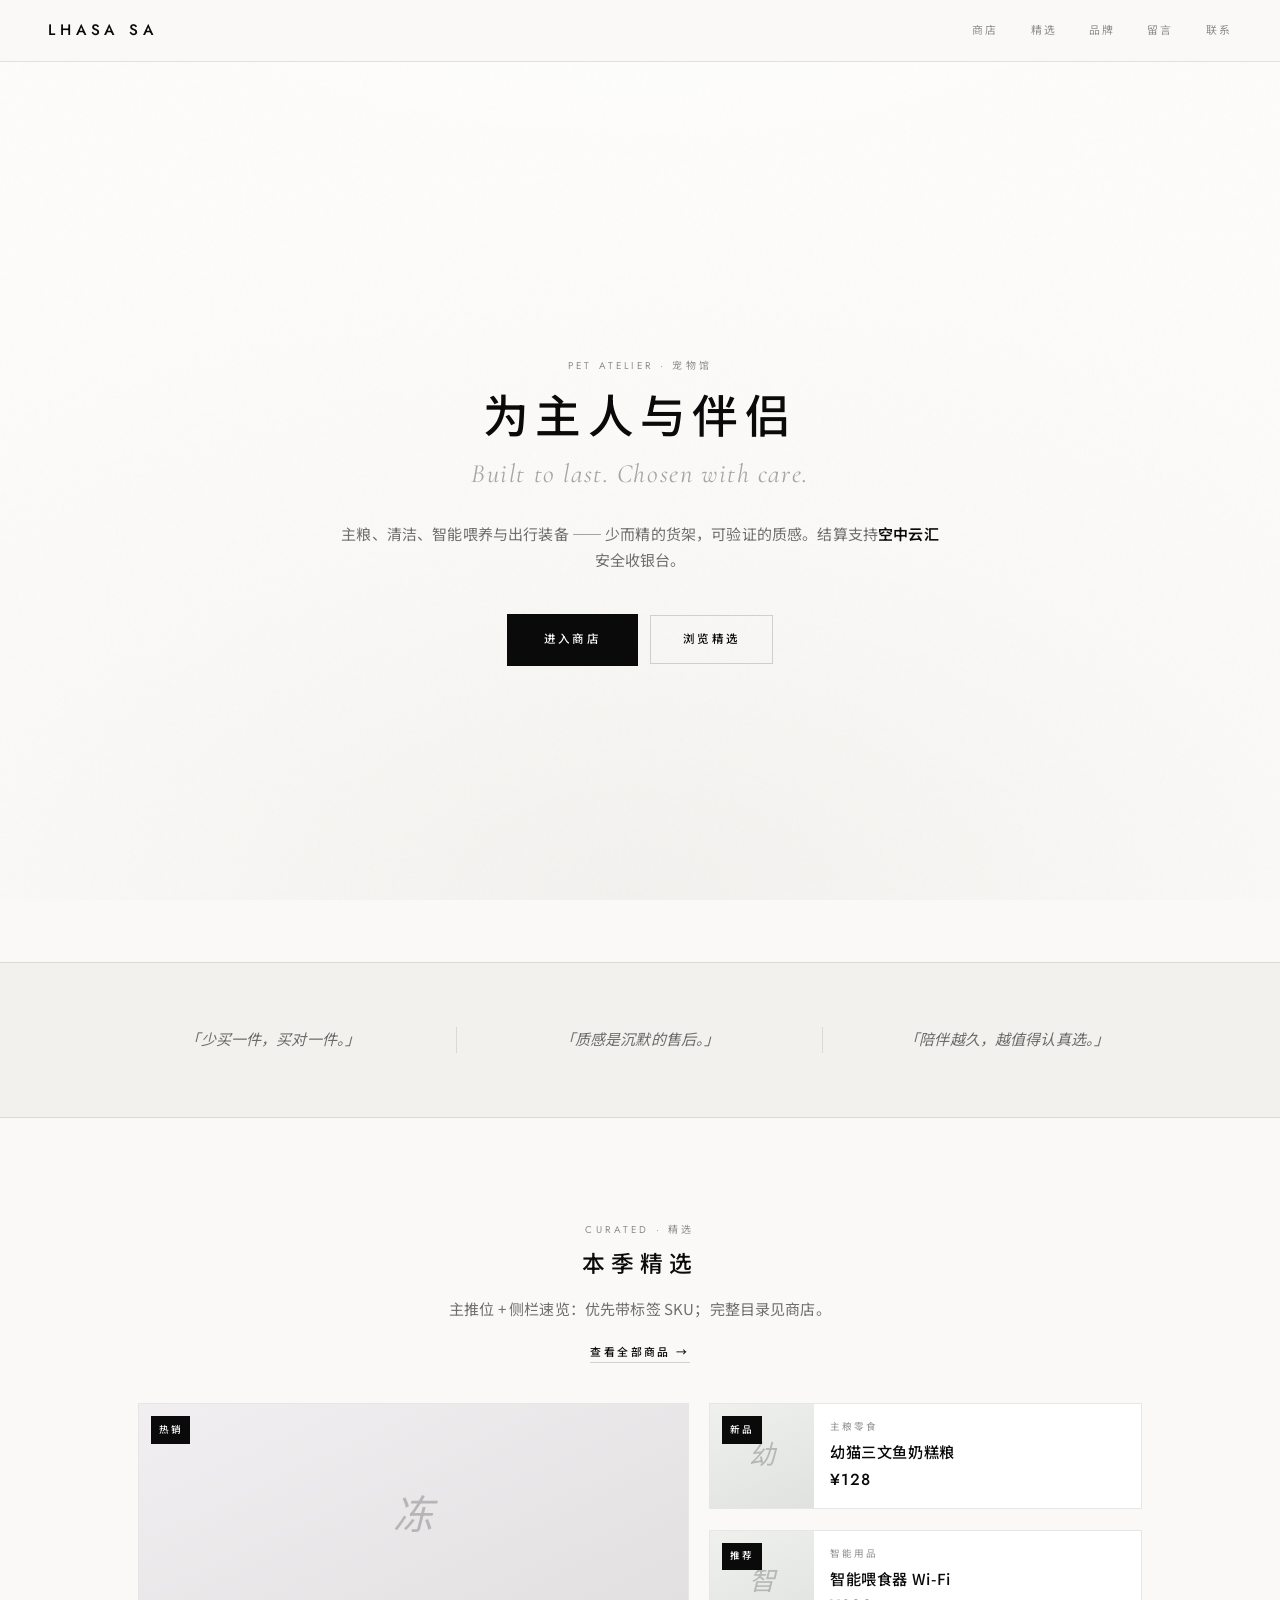
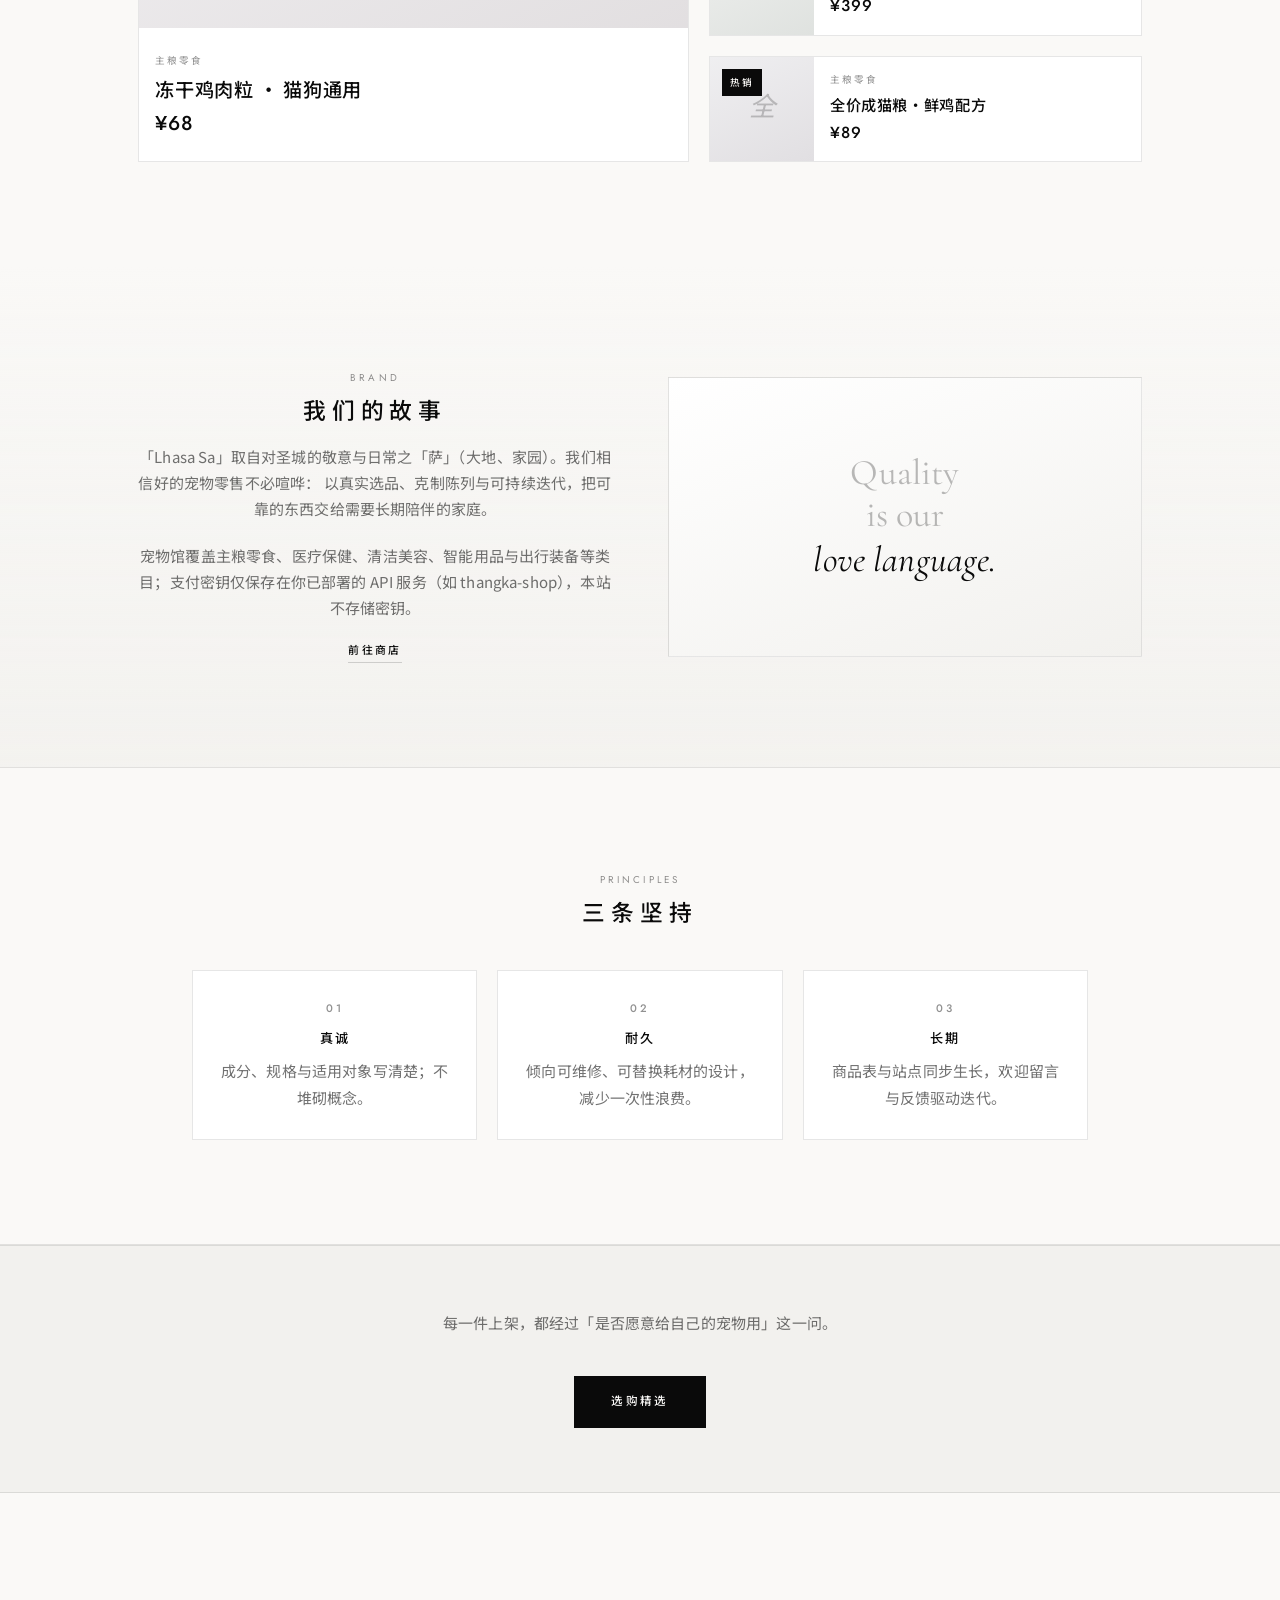
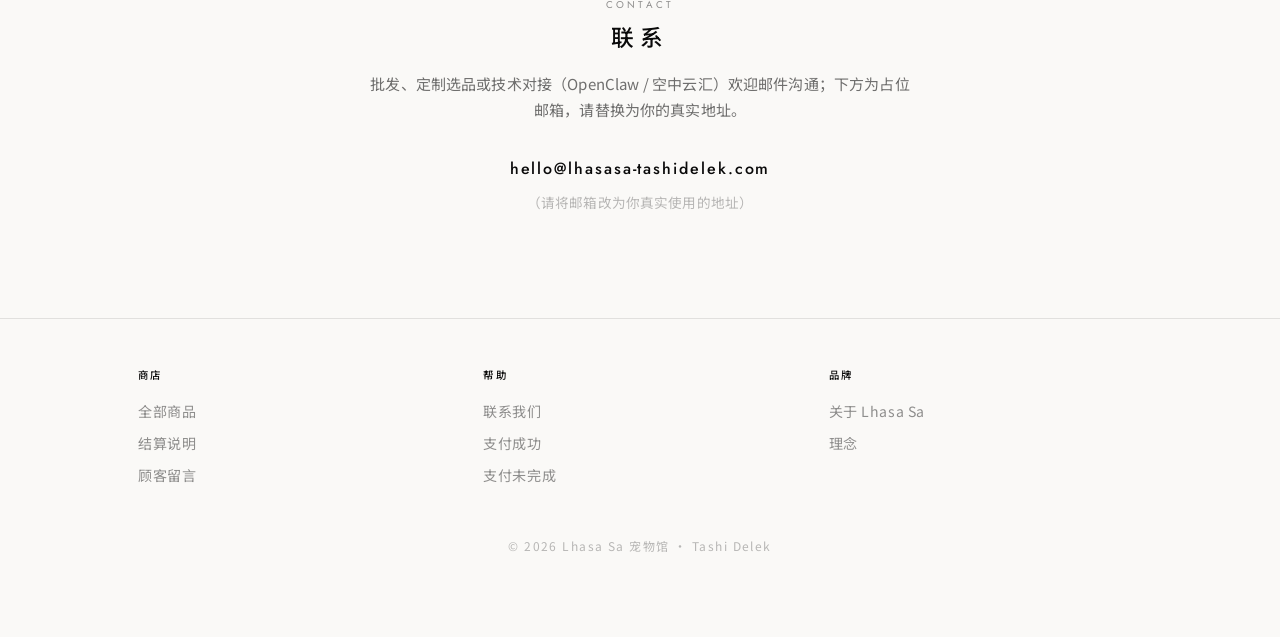
==== commit 42dfe028: "style(layout): unify module rhythm, type scale, and column widths Made-with: Cursor" ====
--- a/index.html
+++ b/index.html
@@ -17,7 +17,7 @@
   <link rel="preconnect" href="https://fonts.googleapis.com" />
   <link rel="preconnect" href="https://fonts.gstatic.com" crossorigin />
   <link href="https://fonts.googleapis.com/css2?family=Cormorant+Garamond:ital,wght@0,400;0,500;0,600;1,400;1,500&family=Jost:wght@300;400;500;600&family=Noto+Sans+SC:wght@300;400;500;600&display=swap" rel="stylesheet" />
-  <link rel="stylesheet" href="/css/styles.css?v=7" />
+  <link rel="stylesheet" href="/css/styles.css?v=8" />
   <link rel="icon" href="data:image/svg+xml,%3Csvg xmlns='http://www.w3.org/2000/svg' viewBox='0 0 32 32'%3E%3Crect width='32' height='32' fill='%230a0a0a'/%3E%3Cpath d='M8 20c4-8 12-8 16 0' fill='none' stroke='%23faf9f7' stroke-width='2' stroke-linecap='round'/%3E%3C/svg%3E" />
 </head>
 <body class="page-home">
@@ -73,6 +73,7 @@
     <section id="collection" class="section section-collection" aria-labelledby="collection-title">
       <div class="section-wide">
         <header class="collection-header">
+          <p class="section-kicker section-kicker--center">Curated · 精选</p>
           <h2 id="collection-title" class="collection-title">本季精选</h2>
           <p class="collection-sub">主推位 + 侧栏速览：优先带标签 SKU；完整目录见商店。</p>
           <a class="text-link-gold" href="/shop/">查看全部商品 →</a>
@@ -87,8 +88,8 @@
     <section id="story" class="section section-split">
       <div class="section-wide section-split-grid">
         <div class="section-split-text">
-          <p class="section-kicker">Brand</p>
-          <h2 class="section-title section-title--left">我们的故事</h2>
+          <p class="section-kicker section-kicker--center">Brand</p>
+          <h2 class="section-title section-title--center">我们的故事</h2>
           <p class="section-text">
             「Lhasa Sa」取自对圣城的敬意与日常之「萨」（大地、家园）。我们相信好的宠物零售不必喧哗：
             以真实选品、克制陈列与可持续迭代，把可靠的东西交给需要长期陪伴的家庭。
--- a/css/styles.css
+++ b/css/styles.css
@@ -28,6 +28,14 @@
   --ease-out: cubic-bezier(0.22, 1, 0.36, 1);
   --lux-bg-spot: radial-gradient(ellipse 90% 55% at 50% -10%, rgba(255, 255, 255, 0.9) 0%, transparent 55%);
   --lux-bg-deep: radial-gradient(ellipse 100% 80% at 50% 100%, var(--page-2) 0%, var(--page) 52%, #fdfcfa 100%);
+  /* 模块排版：全站统一栏宽、节奏与标题层级 */
+  --module-max: 1100px;
+  --module-read: 38rem;
+  --module-header-gap: 0.65rem;
+  --module-after-title: 1rem;
+  --module-block-gap: 2.5rem;
+  --pad-section-y: clamp(4rem, 11vw, 6.5rem);
+  --pad-strip-y: clamp(2.75rem, 7vw, 4rem);
 }
 
 *,
@@ -99,7 +107,7 @@
   color: var(--ink-muted);
   text-decoration: none;
   font-family: var(--sans-ui);
-  font-size: 0.7rem;
+  font-size: 0.68rem;
   font-weight: 400;
   letter-spacing: 0.2em;
   text-transform: uppercase;
@@ -274,26 +282,16 @@
 }
 
 .section {
-  padding: clamp(4rem, 12vw, 7rem) var(--space);
+  padding: var(--pad-section-y) var(--space);
 }
 
 .section-inner {
-  max-width: 42rem;
+  max-width: var(--module-read);
   margin: 0 auto;
 }
 
 .section-inner--narrow {
-  max-width: 36rem;
-}
-
-.section-title {
-  margin: 0 0 1.75rem;
-  font-family: var(--sans-ui);
-  font-size: clamp(1.35rem, 2.8vw, 1.65rem);
-  font-weight: 500;
-  letter-spacing: 0.18em;
-  text-transform: uppercase;
-  color: var(--ink);
+  max-width: min(var(--module-read), 34rem);
 }
 
 .section-text {
@@ -332,6 +330,7 @@
 .value-card {
   margin: 0;
   padding: 1.75rem 1.5rem;
+  text-align: center;
   background: var(--page-elevated);
   border: 1px solid var(--line);
   border-radius: 0;
@@ -364,7 +363,8 @@
 
 .value-card p {
   margin: 0;
-  font-size: 0.95rem;
+  font-size: 0.9375rem;
+  line-height: 1.75;
   color: var(--ink-muted);
 }
 
@@ -373,7 +373,7 @@
 }
 
 .section-contact .section-text {
-  text-align: left;
+  text-align: center;
 }
 
 .contact-domain {
@@ -454,8 +454,8 @@
 }
 
 .site-nav--lux a {
-  font-size: 0.72rem;
-  letter-spacing: 0.22em;
+  font-size: 0.68rem;
+  letter-spacing: 0.2em;
   text-transform: uppercase;
   color: var(--ink-soft);
 }
@@ -478,16 +478,6 @@
   padding-left: 0;
   border-left: none;
   text-align: center;
-}
-
-.hero-kicker {
-  margin: 0 0 1.5rem;
-  font-family: var(--sans-ui);
-  font-size: 0.65rem;
-  font-weight: 400;
-  letter-spacing: 0.38em;
-  text-transform: uppercase;
-  color: var(--ink-soft);
 }
 
 .hero-title-lux {
@@ -516,11 +506,7 @@
 }
 
 .hero-lead--lux {
-  max-width: 34rem;
-  margin-left: auto;
-  margin-right: auto;
-  font-size: 1.02rem;
-  line-height: 1.85;
+  margin-top: 0.25rem;
 }
 
 .hero-actions--lux {
@@ -546,11 +532,11 @@
 .quote-strip {
   border-block: 1px solid var(--line);
   background: var(--page-2);
-  padding: clamp(2.5rem, 7vw, 4rem) var(--space);
+  padding: var(--pad-strip-y) var(--space);
 }
 
 .quote-strip-inner {
-  max-width: 1100px;
+  max-width: var(--module-max);
   margin: 0 auto;
   display: grid;
   gap: 2rem;
@@ -582,43 +568,87 @@
   margin: 0;
   font-family: var(--serif-en);
   font-style: italic;
-  font-size: clamp(1.05rem, 2vw, 1.25rem);
+  font-size: 0.9375rem;
   color: var(--ink-muted);
-  line-height: 1.55;
+  line-height: 1.75;
 }
 
 .section-wide {
-  max-width: 1100px;
+  max-width: var(--module-max);
   margin: 0 auto;
   padding-inline: var(--space);
 }
 
-.section-collection {
-  padding-top: clamp(3.5rem, 10vw, 5.5rem);
-  padding-bottom: clamp(3.5rem, 10vw, 5.5rem);
+/* —— 模块小标题（kicker）：全站同一字阶与字距 —— */
+.hero-kicker,
+.section-kicker,
+.shop-hero-kicker,
+.page-intro-lux__kicker {
+  margin: 0 0 var(--module-header-gap);
+  font-family: var(--sans-ui);
+  font-size: 0.62rem;
+  font-weight: 400;
+  letter-spacing: 0.32em;
+  text-transform: uppercase;
+  color: var(--ink-soft);
+}
+
+/* —— 区块主标题（非首屏超大标题）：全站同一比例 —— */
+.collection-title,
+.section-title,
+.shop-hero h1,
+.page-intro-lux h1,
+.checkout-layout h1 {
+  font-family: var(--sans-ui);
+  font-size: clamp(1.12rem, 2.4vw, 1.42rem);
+  font-weight: 500;
+  letter-spacing: 0.26em;
+  text-transform: uppercase;
+  color: var(--ink);
+  line-height: 1.35;
+  margin: 0 0 var(--module-after-title);
+}
+
+/* —— 导语 / 正文块：统一栏宽与行高 —— */
+.collection-sub,
+.hero-lead--lux,
+.checkout-lead,
+.shop-hero > p,
+.section-split-text > .section-text,
+.section-contact .section-text,
+.section-band-text {
+  max-width: var(--module-read);
+  margin-left: auto;
+  margin-right: auto;
+  font-size: 0.9375rem;
+  line-height: 1.75;
+  color: var(--ink-muted);
+}
+
+.section-split-text > .section-text {
+  text-align: center;
+}
+
+.section-contact .section-text {
+  text-align: center;
+}
+
+.section-split-text .text-link-gold {
+  display: inline-block;
+  margin-top: 1.25rem;
 }
 
 .collection-header {
   text-align: center;
-  margin-bottom: 2.5rem;
-}
-
-.collection-title {
-  margin: 0 0 0.65rem;
-  font-family: var(--sans-ui);
-  font-size: clamp(1.2rem, 2.8vw, 1.55rem);
-  font-weight: 500;
-  letter-spacing: 0.26em;
-  text-transform: uppercase;
-  color: var(--ink);
+  margin-bottom: var(--module-block-gap);
 }
 
 .collection-sub {
-  margin: 0 0 1rem;
-  font-size: 0.92rem;
-  color: var(--ink-muted);
-  max-width: 28rem;
-  margin-inline: auto;
+  margin-bottom: 0.85rem;
+}
+
+.collection-header .text-link-gold {
+  margin-top: 0;
 }
 
 .text-link-gold {
@@ -800,7 +830,7 @@
 }
 
 .section-split {
-  padding: clamp(4rem, 12vw, 7rem) 0;
+  padding: var(--pad-section-y) 0;
   background: linear-gradient(180deg, transparent, rgba(242, 241, 238, 0.9));
 }
 
@@ -817,27 +847,23 @@
   }
 }
 
-.section-kicker {
-  margin: 0 0 0.5rem;
-  font-family: var(--sans-ui);
-  font-size: 0.62rem;
-  font-weight: 400;
-  letter-spacing: 0.3em;
-  text-transform: uppercase;
-  color: var(--ink-soft);
-}
-
 .section-kicker--center {
   text-align: center;
 }
 
 .section-title--left {
-  text-align: left;
+  text-align: center;
 }
 
 .section-title--center {
   text-align: center;
   margin-inline: auto;
+}
+
+.section-split-text {
+  text-align: center;
+  max-width: var(--module-read);
+  margin: 0 auto;
 }
 
 .section-split-text .section-title {
@@ -854,8 +880,9 @@
   display: flex;
   flex-direction: column;
   justify-content: center;
-  align-items: flex-start;
-  padding: 2rem;
+  align-items: center;
+  text-align: center;
+  padding: clamp(2rem, 5vw, 3rem);
   background: linear-gradient(160deg, var(--page-elevated) 0%, var(--page-2) 100%);
   border: 1px solid var(--line);
 }
@@ -874,40 +901,32 @@
 }
 
 .section-values--lux .section-title--center {
-  margin-bottom: 2rem;
+  margin-bottom: var(--module-block-gap);
 }
 
 .value-grid--lux {
-  max-width: 900px;
+  max-width: min(56rem, var(--module-max));
   margin: 0 auto;
 }
 
 .section-band {
-  padding: clamp(3rem, 8vw, 4.5rem) var(--space);
+  padding: var(--pad-strip-y) var(--space);
   text-align: center;
   border-block: 1px solid var(--line);
   background: var(--page-2);
 }
 
 .section-band-inner {
-  max-width: 36rem;
+  max-width: var(--module-read);
   margin: 0 auto;
 }
 
 .section-band-text {
-  margin: 0 0 1.5rem;
-  font-size: clamp(1.05rem, 2.2vw, 1.2rem);
-  color: var(--ink);
-  letter-spacing: 0.04em;
-  line-height: 1.7;
+  margin: 0 0 var(--module-block-gap);
 }
 
 .section-contact--lux .section-inner--narrow {
   text-align: center;
-}
-
-.section-contact--lux .section-text {
-  text-align: left;
 }
 
 .site-footer--lux {
@@ -917,8 +936,8 @@
 }
 
 .footer-grid {
-  max-width: 1100px;
-  margin: 0 auto 2.5rem;
+  max-width: var(--module-max);
+  margin: 0 auto var(--module-block-gap);
   padding-inline: var(--space);
   display: grid;
   gap: 2rem;
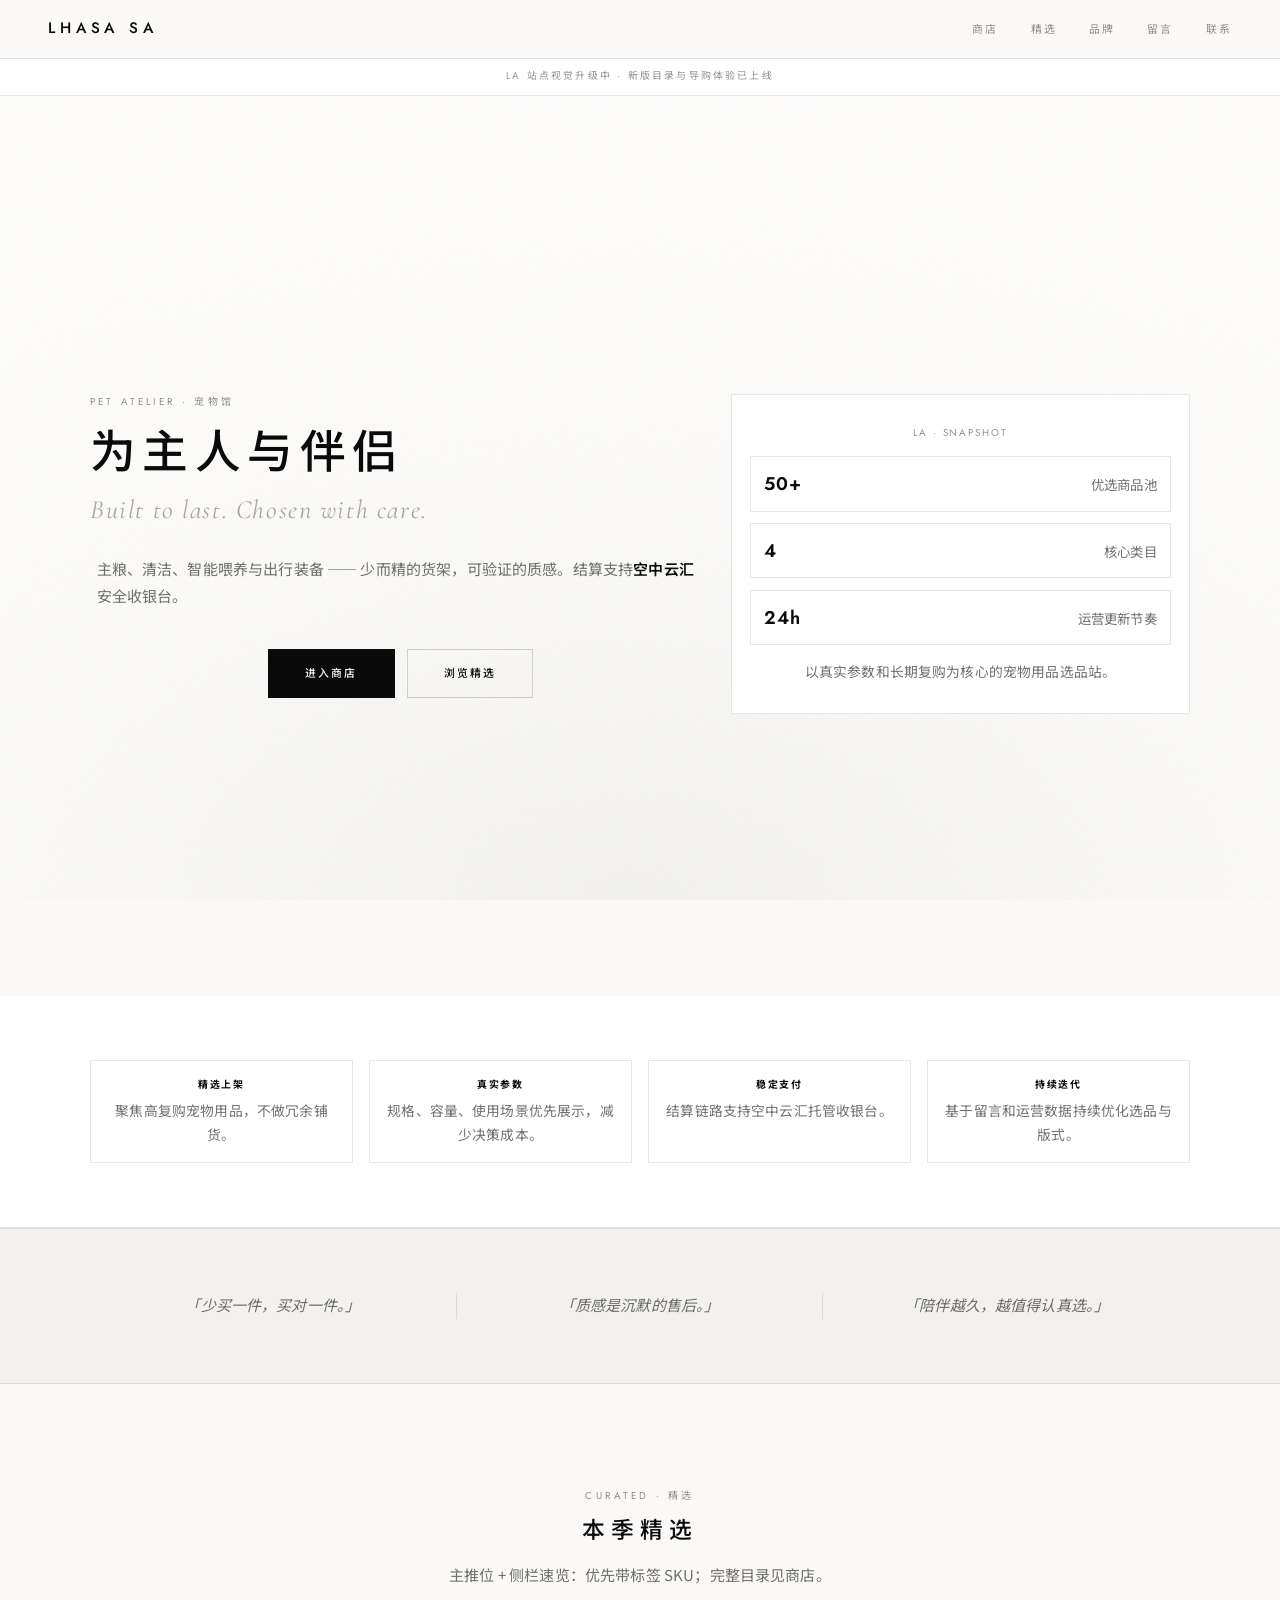
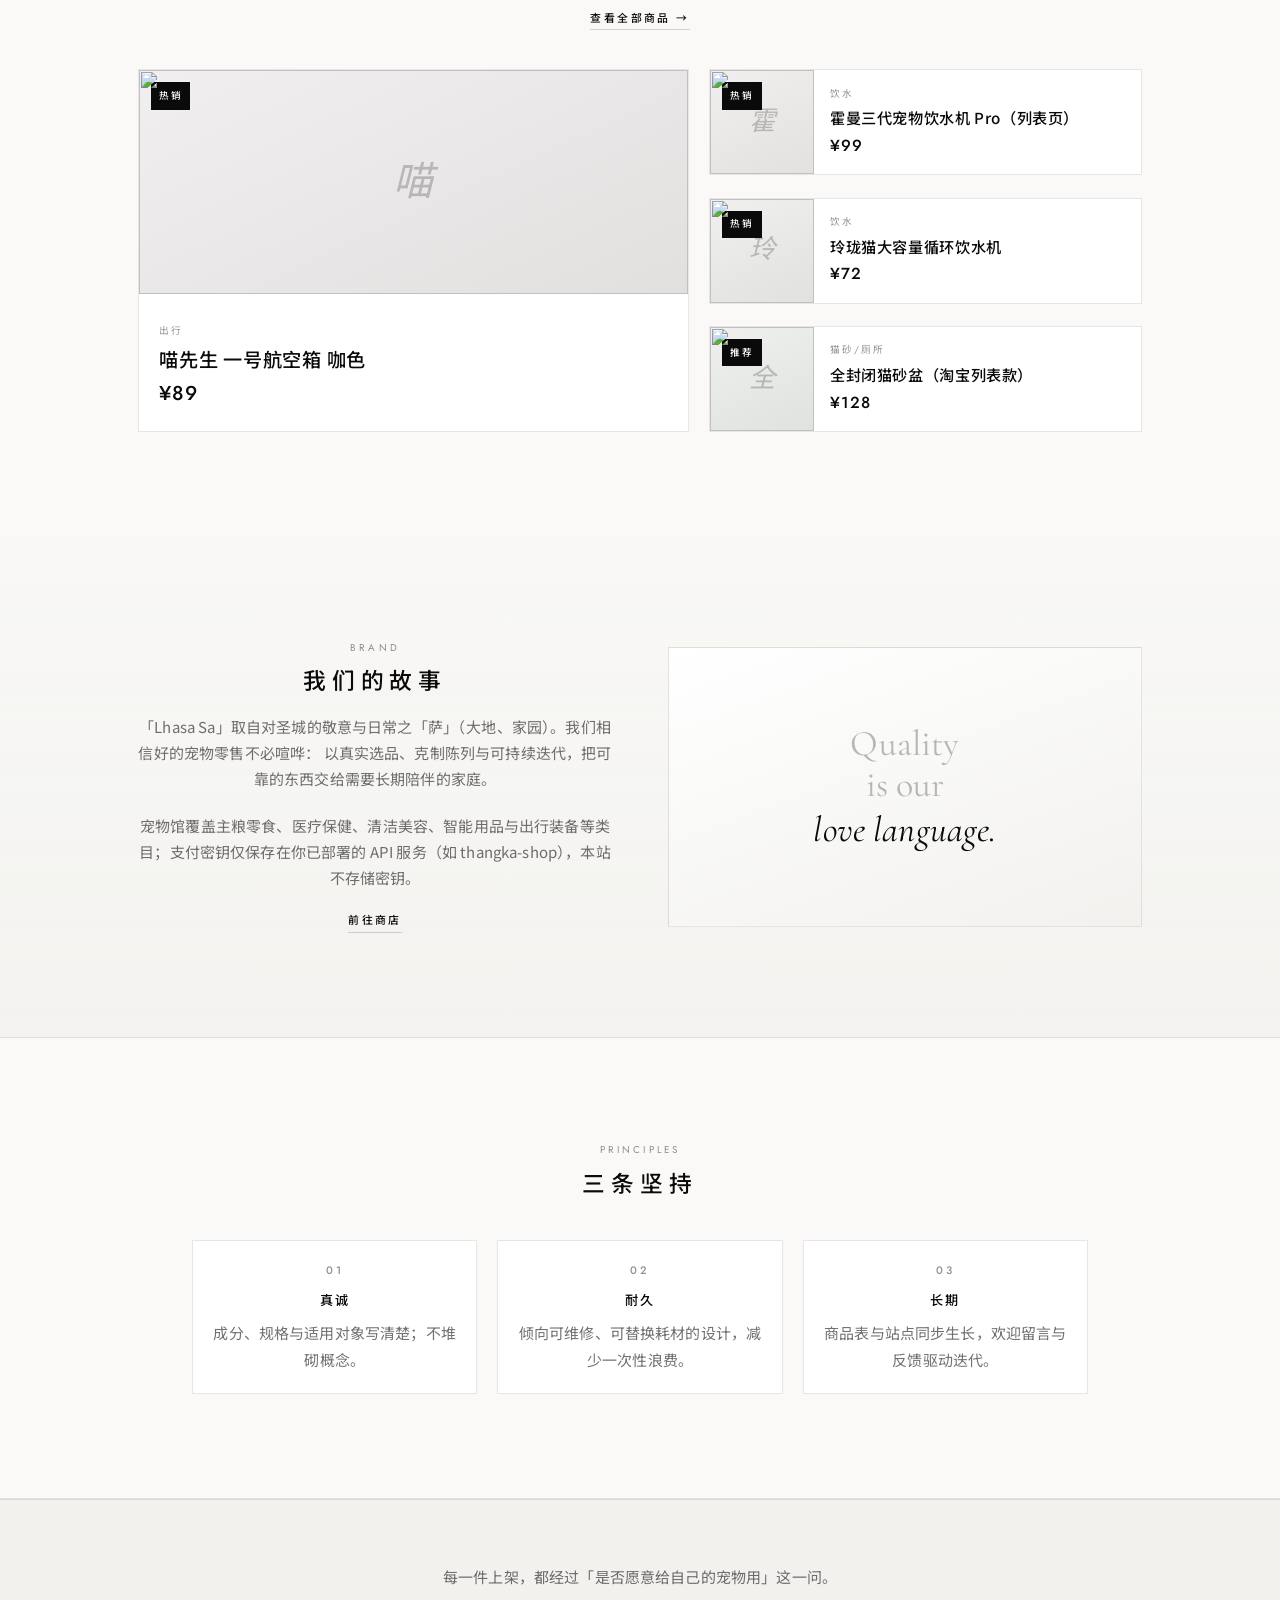
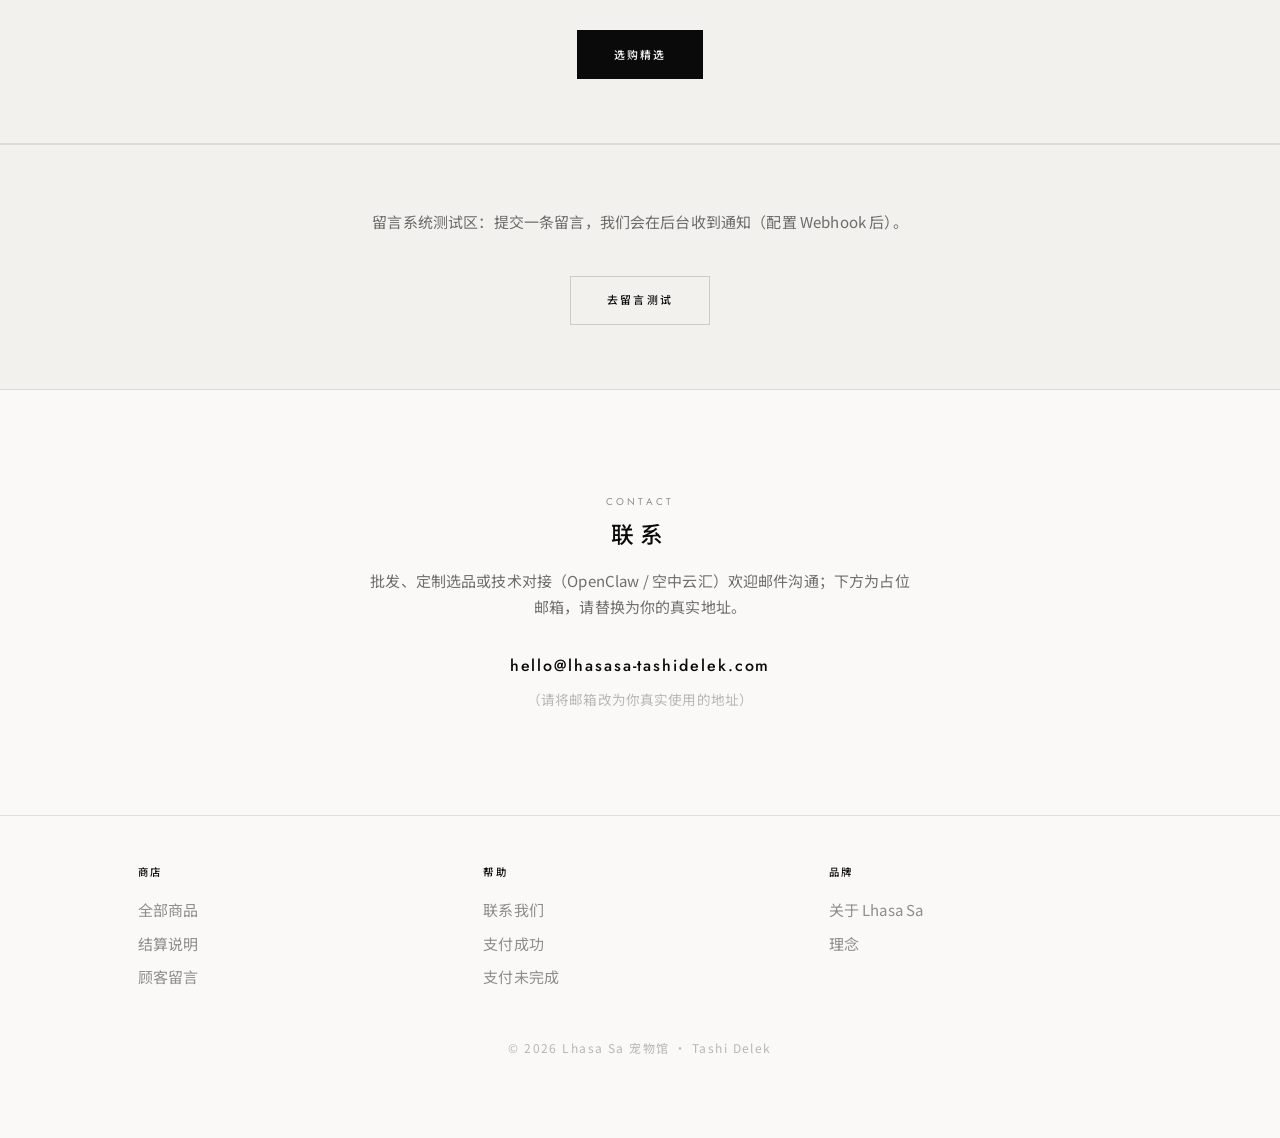
==== commit d6407ad4: "feat: publish pet catalog with 10 SKUs and improved shop UI Co-authored-by: Cursor <cursoragent@curs" ====
--- a/index.html
+++ b/index.html
@@ -17,7 +17,7 @@
   <link rel="preconnect" href="https://fonts.googleapis.com" />
   <link rel="preconnect" href="https://fonts.gstatic.com" crossorigin />
   <link href="https://fonts.googleapis.com/css2?family=Cormorant+Garamond:ital,wght@0,400;0,500;0,600;1,400;1,500&family=Jost:wght@300;400;500;600&family=Noto+Sans+SC:wght@300;400;500;600&display=swap" rel="stylesheet" />
-  <link rel="stylesheet" href="/css/styles.css?v=8" />
+  <link rel="stylesheet" href="/css/styles.css?v=9" />
   <link rel="icon" href="data:image/svg+xml,%3Csvg xmlns='http://www.w3.org/2000/svg' viewBox='0 0 32 32'%3E%3Crect width='32' height='32' fill='%230a0a0a'/%3E%3Cpath d='M8 20c4-8 12-8 16 0' fill='none' stroke='%23faf9f7' stroke-width='2' stroke-linecap='round'/%3E%3C/svg%3E" />
 </head>
 <body class="page-home">
@@ -38,21 +38,57 @@
     </nav>
   </header>
 
+  <section class="announcement-bar" aria-label="站点公告">
+    <p>LA 站点视觉升级中 · 新版目录与导购体验已上线</p>
+  </section>
+
   <main id="top">
     <section class="hero hero--lux" aria-labelledby="hero-heading">
-      <div class="hero--lux-inner">
-        <p class="hero-kicker">Pet atelier · 宠物馆</p>
-        <h1 id="hero-heading" class="hero-title-lux">
-          <span class="hero-title-lux__zh">为主人与伴侣</span>
-          <span class="hero-title-lux__en">Built to last. Chosen with care.</span>
-        </h1>
-        <p class="hero-lead hero-lead--lux">
-          主粮、清洁、智能喂养与出行装备 —— 少而精的货架，可验证的质感。结算支持<strong>空中云汇</strong>安全收银台。
-        </p>
-        <p class="hero-actions hero-actions--lux">
-          <a class="btn btn-primary btn--lux" href="/shop/">进入商店</a>
-          <a class="btn btn-ghost btn--lux-ghost" href="#collection">浏览精选</a>
-        </p>
+      <div class="hero--lux-split">
+        <div class="hero--lux-inner">
+          <p class="hero-kicker">Pet atelier · 宠物馆</p>
+          <h1 id="hero-heading" class="hero-title-lux">
+            <span class="hero-title-lux__zh">为主人与伴侣</span>
+            <span class="hero-title-lux__en">Built to last. Chosen with care.</span>
+          </h1>
+          <p class="hero-lead hero-lead--lux">
+            主粮、清洁、智能喂养与出行装备 —— 少而精的货架，可验证的质感。结算支持<strong>空中云汇</strong>安全收银台。
+          </p>
+          <p class="hero-actions hero-actions--lux">
+            <a class="btn btn-primary btn--lux" href="/shop/">进入商店</a>
+            <a class="btn btn-ghost btn--lux-ghost" href="#collection">浏览精选</a>
+          </p>
+        </div>
+        <aside class="hero-visual-card" aria-label="站点指标">
+          <p class="hero-visual-kicker">LA · Snapshot</p>
+          <ul class="hero-metrics">
+            <li><strong>50+</strong><span>优选商品池</span></li>
+            <li><strong>4</strong><span>核心类目</span></li>
+            <li><strong>24h</strong><span>运营更新节奏</span></li>
+          </ul>
+          <p class="hero-visual-note">以真实参数和长期复购为核心的宠物用品选品站。</p>
+        </aside>
+      </div>
+    </section>
+
+    <section class="trust-strip" aria-label="服务承诺">
+      <div class="trust-strip-inner">
+        <article class="trust-item">
+          <h3>精选上架</h3>
+          <p>聚焦高复购宠物用品，不做冗余铺货。</p>
+        </article>
+        <article class="trust-item">
+          <h3>真实参数</h3>
+          <p>规格、容量、使用场景优先展示，减少决策成本。</p>
+        </article>
+        <article class="trust-item">
+          <h3>稳定支付</h3>
+          <p>结算链路支持空中云汇托管收银台。</p>
+        </article>
+        <article class="trust-item">
+          <h3>持续迭代</h3>
+          <p>基于留言和运营数据持续优化选品与版式。</p>
+        </article>
       </div>
     </section>
 
@@ -140,6 +176,13 @@
       </div>
     </section>
 
+    <section class="section section-band" aria-hidden="false">
+      <div class="section-band-inner">
+        <p class="section-band-text">留言系统测试区：提交一条留言，我们会在后台收到通知（配置 Webhook 后）。</p>
+        <a class="btn btn-ghost btn--lux-ghost" href="/guestbook.html">去留言测试</a>
+      </div>
+    </section>
+
     <section id="contact" class="section section-contact section-contact--lux">
       <div class="section-inner section-inner--narrow">
         <p class="section-kicker section-kicker--center">Contact</p>
--- a/css/styles.css
+++ b/css/styles.css
@@ -36,6 +36,24 @@
   --module-block-gap: 2.5rem;
   --pad-section-y: clamp(4rem, 11vw, 6.5rem);
   --pad-strip-y: clamp(2.75rem, 7vw, 4rem);
+  --title-clamp: clamp(1.12rem, 2.4vw, 1.42rem);
+  --title-kern: 0.26em;
+  --body-size: 0.9375rem;
+  --body-line: 1.75;
+  --card-pad: 1.25rem;
+  --card-bg: var(--page-elevated);
+  --card-border: 1px solid var(--line);
+  --ui-size: 0.68rem;
+  --ui-kern: 0.2em;
+  --ui-kern-tight: 0.16em;
+  --btn-pad-y: 0.9rem;
+  --btn-pad-x: 2.25rem;
+  --btn-border: 1px solid var(--ink);
+  --header-pad-y: 1rem;
+  --header-pad-x: var(--space);
+  --nav-gap: 2rem;
+  --meta-size: 0.82rem;
+  --meta-kern: 0.06em;
 }
 
 *,
@@ -83,16 +101,16 @@
   display: flex;
   align-items: center;
   justify-content: space-between;
-  padding: 1.1rem var(--space);
+  padding: var(--header-pad-y) var(--header-pad-x);
   background: linear-gradient(to bottom, rgba(250, 249, 247, 0.97), rgba(250, 249, 247, 0.88), transparent);
   backdrop-filter: blur(10px);
 }
 
 .logo {
   font-family: var(--sans-ui);
-  font-size: 1.05rem;
-  font-weight: 500;
-  letter-spacing: 0.2em;
+  font-size: 0.95rem;
+  font-weight: 500;
+  letter-spacing: 0.24em;
   text-transform: uppercase;
   color: var(--ink);
   text-decoration: none;
@@ -100,16 +118,16 @@
 
 .site-nav {
   display: flex;
-  gap: 2rem;
+  gap: var(--nav-gap);
 }
 
 .site-nav a {
   color: var(--ink-muted);
   text-decoration: none;
   font-family: var(--sans-ui);
-  font-size: 0.68rem;
+  font-size: var(--ui-size);
   font-weight: 400;
-  letter-spacing: 0.2em;
+  letter-spacing: var(--ui-kern);
   text-transform: uppercase;
   transition: color 0.2s var(--ease-out);
 }
@@ -235,11 +253,11 @@
   display: inline-flex;
   align-items: center;
   justify-content: center;
-  padding: 0.85rem 2rem;
-  font-family: var(--sans-ui);
-  font-size: 0.72rem;
-  font-weight: 500;
-  letter-spacing: 0.2em;
+  padding: var(--btn-pad-y) var(--btn-pad-x);
+  font-family: var(--sans-ui);
+  font-size: var(--ui-size);
+  font-weight: 500;
+  letter-spacing: var(--ui-kern);
   text-transform: uppercase;
   text-decoration: none;
   border-radius: 0;
@@ -249,7 +267,7 @@
 .btn-primary {
   color: var(--on-dark);
   background: var(--ink);
-  border: 1px solid var(--ink);
+  border: var(--btn-border);
   box-shadow: none;
 }
 
@@ -329,10 +347,10 @@
 
 .value-card {
   margin: 0;
-  padding: 1.75rem 1.5rem;
-  text-align: center;
-  background: var(--page-elevated);
-  border: 1px solid var(--line);
+  padding: var(--card-pad);
+  text-align: center;
+  background: var(--card-bg);
+  border: var(--card-border);
   border-radius: 0;
   transition: border-color 0.25s, box-shadow 0.25s;
 }
@@ -363,8 +381,8 @@
 
 .value-card p {
   margin: 0;
-  font-size: 0.9375rem;
-  line-height: 1.75;
+  font-size: var(--body-size);
+  line-height: var(--body-line);
   color: var(--ink-muted);
 }
 
@@ -446,6 +464,24 @@
   background: rgba(250, 249, 247, 0.94);
 }
 
+.announcement-bar {
+  position: relative;
+  z-index: 2;
+  border-bottom: 1px solid var(--line);
+  background: var(--page-elevated);
+  padding: 0.6rem var(--space);
+}
+
+.announcement-bar p {
+  margin: 0;
+  text-align: center;
+  font-family: var(--sans-ui);
+  font-size: 0.62rem;
+  letter-spacing: 0.22em;
+  text-transform: uppercase;
+  color: var(--ink-soft);
+}
+
 .logo--lux {
   font-size: 0.95rem;
   font-weight: 500;
@@ -478,6 +514,89 @@
   padding-left: 0;
   border-left: none;
   text-align: center;
+}
+
+.hero--lux-split {
+  width: min(1100px, 100%);
+  margin: 0 auto;
+  display: grid;
+  gap: 1rem;
+}
+
+@media (min-width: 980px) {
+  .hero--lux-split {
+    grid-template-columns: minmax(0, 1.15fr) minmax(280px, 0.85fr);
+    gap: 1.25rem;
+    align-items: stretch;
+  }
+
+  .hero--lux-inner {
+    text-align: left;
+    margin: 0;
+    max-width: 100%;
+  }
+
+  .hero-actions--lux {
+    justify-content: flex-start;
+  }
+
+  .hero-lead--lux {
+    margin-left: 0;
+    margin-right: 0;
+  }
+}
+
+.hero-visual-card {
+  border: var(--card-border);
+  background: var(--card-bg);
+  padding: 1.15rem;
+  display: flex;
+  flex-direction: column;
+  justify-content: center;
+}
+
+.hero-visual-kicker {
+  margin: 0 0 0.9rem;
+  font-family: var(--sans-ui);
+  font-size: 0.62rem;
+  letter-spacing: 0.2em;
+  text-transform: uppercase;
+  color: var(--ink-soft);
+}
+
+.hero-metrics {
+  list-style: none;
+  margin: 0 0 0.9rem;
+  padding: 0;
+  display: grid;
+  gap: 0.7rem;
+}
+
+.hero-metrics li {
+  border: 1px solid var(--line);
+  padding: 0.7rem 0.8rem;
+  display: flex;
+  align-items: baseline;
+  justify-content: space-between;
+  gap: 0.7rem;
+}
+
+.hero-metrics strong {
+  font-family: var(--sans-ui);
+  font-size: 1.15rem;
+  letter-spacing: 0.04em;
+  color: var(--ink);
+}
+
+.hero-metrics span {
+  font-size: 0.84rem;
+  color: var(--ink-muted);
+}
+
+.hero-visual-note {
+  margin: 0;
+  font-size: 0.86rem;
+  color: var(--ink-muted);
 }
 
 .hero-title-lux {
@@ -515,17 +634,17 @@
 }
 
 .btn--lux {
-  padding: 0.95rem 2.25rem;
-  font-size: 0.72rem;
-  letter-spacing: 0.2em;
+  padding: var(--btn-pad-y) var(--btn-pad-x);
+  font-size: var(--ui-size);
+  letter-spacing: var(--ui-kern);
   text-transform: uppercase;
   border-radius: 0;
 }
 
 .btn--lux-ghost {
   border-radius: 0;
-  font-size: 0.72rem;
-  letter-spacing: 0.2em;
+  font-size: var(--ui-size);
+  letter-spacing: var(--ui-kern);
   text-transform: uppercase;
 }
 
@@ -533,6 +652,47 @@
   border-block: 1px solid var(--line);
   background: var(--page-2);
   padding: var(--pad-strip-y) var(--space);
+}
+
+.trust-strip {
+  padding: var(--pad-strip-y) var(--space);
+  border-bottom: 1px solid var(--line);
+  background: var(--page-elevated);
+}
+
+.trust-strip-inner {
+  max-width: var(--module-max);
+  margin: 0 auto;
+  display: grid;
+  gap: 1rem;
+}
+
+@media (min-width: 860px) {
+  .trust-strip-inner {
+    grid-template-columns: repeat(4, 1fr);
+  }
+}
+
+.trust-item {
+  border: var(--card-border);
+  background: var(--card-bg);
+  padding: 1rem;
+  text-align: center;
+}
+
+.trust-item h3 {
+  margin: 0 0 0.35rem;
+  font-family: var(--sans-ui);
+  font-size: 0.62rem;
+  letter-spacing: 0.2em;
+  text-transform: uppercase;
+  color: var(--ink);
+}
+
+.trust-item p {
+  margin: 0;
+  font-size: 0.86rem;
+  color: var(--ink-muted);
 }
 
 .quote-strip-inner {
@@ -600,9 +760,9 @@
 .page-intro-lux h1,
 .checkout-layout h1 {
   font-family: var(--sans-ui);
-  font-size: clamp(1.12rem, 2.4vw, 1.42rem);
-  font-weight: 500;
-  letter-spacing: 0.26em;
+  font-size: var(--title-clamp);
+  font-weight: 500;
+  letter-spacing: var(--title-kern);
   text-transform: uppercase;
   color: var(--ink);
   line-height: 1.35;
@@ -620,8 +780,8 @@
   max-width: var(--module-read);
   margin-left: auto;
   margin-right: auto;
-  font-size: 0.9375rem;
-  line-height: 1.75;
+  font-size: var(--body-size);
+  line-height: var(--body-line);
   color: var(--ink-muted);
 }
 
@@ -709,8 +869,8 @@
   flex-direction: column;
   text-decoration: none;
   color: inherit;
-  border: 1px solid var(--line);
-  background: var(--page-elevated);
+  border: var(--card-border);
+  background: var(--card-bg);
   transition: border-color 0.3s var(--ease-out), transform 0.3s var(--ease-out), box-shadow 0.3s var(--ease-out);
 }
 
@@ -762,6 +922,16 @@
   display: flex;
   align-items: center;
   justify-content: center;
+  overflow: hidden;
+}
+
+.home-spot-img {
+  position: absolute;
+  inset: 0;
+  width: 100%;
+  height: 100%;
+  object-fit: cover;
+  z-index: 0;
 }
 
 .home-spot-badge {
@@ -784,10 +954,13 @@
   font-style: italic;
   opacity: 0.22;
   color: var(--ink);
+  position: relative;
+  z-index: 1;
+  pointer-events: none;
 }
 
 .home-spot-body {
-  padding: 1rem 1rem 1.25rem;
+  padding: var(--card-pad);
   text-align: left;
 }
 
@@ -972,8 +1145,9 @@
 .footer-links a {
   color: var(--ink-soft);
   text-decoration: none;
-  font-size: 0.88rem;
-  letter-spacing: 0.04em;
+  font-family: var(--sans-sc);
+  font-size: var(--body-size);
+  letter-spacing: 0.01em;
 }
 
 .footer-links a:hover {
